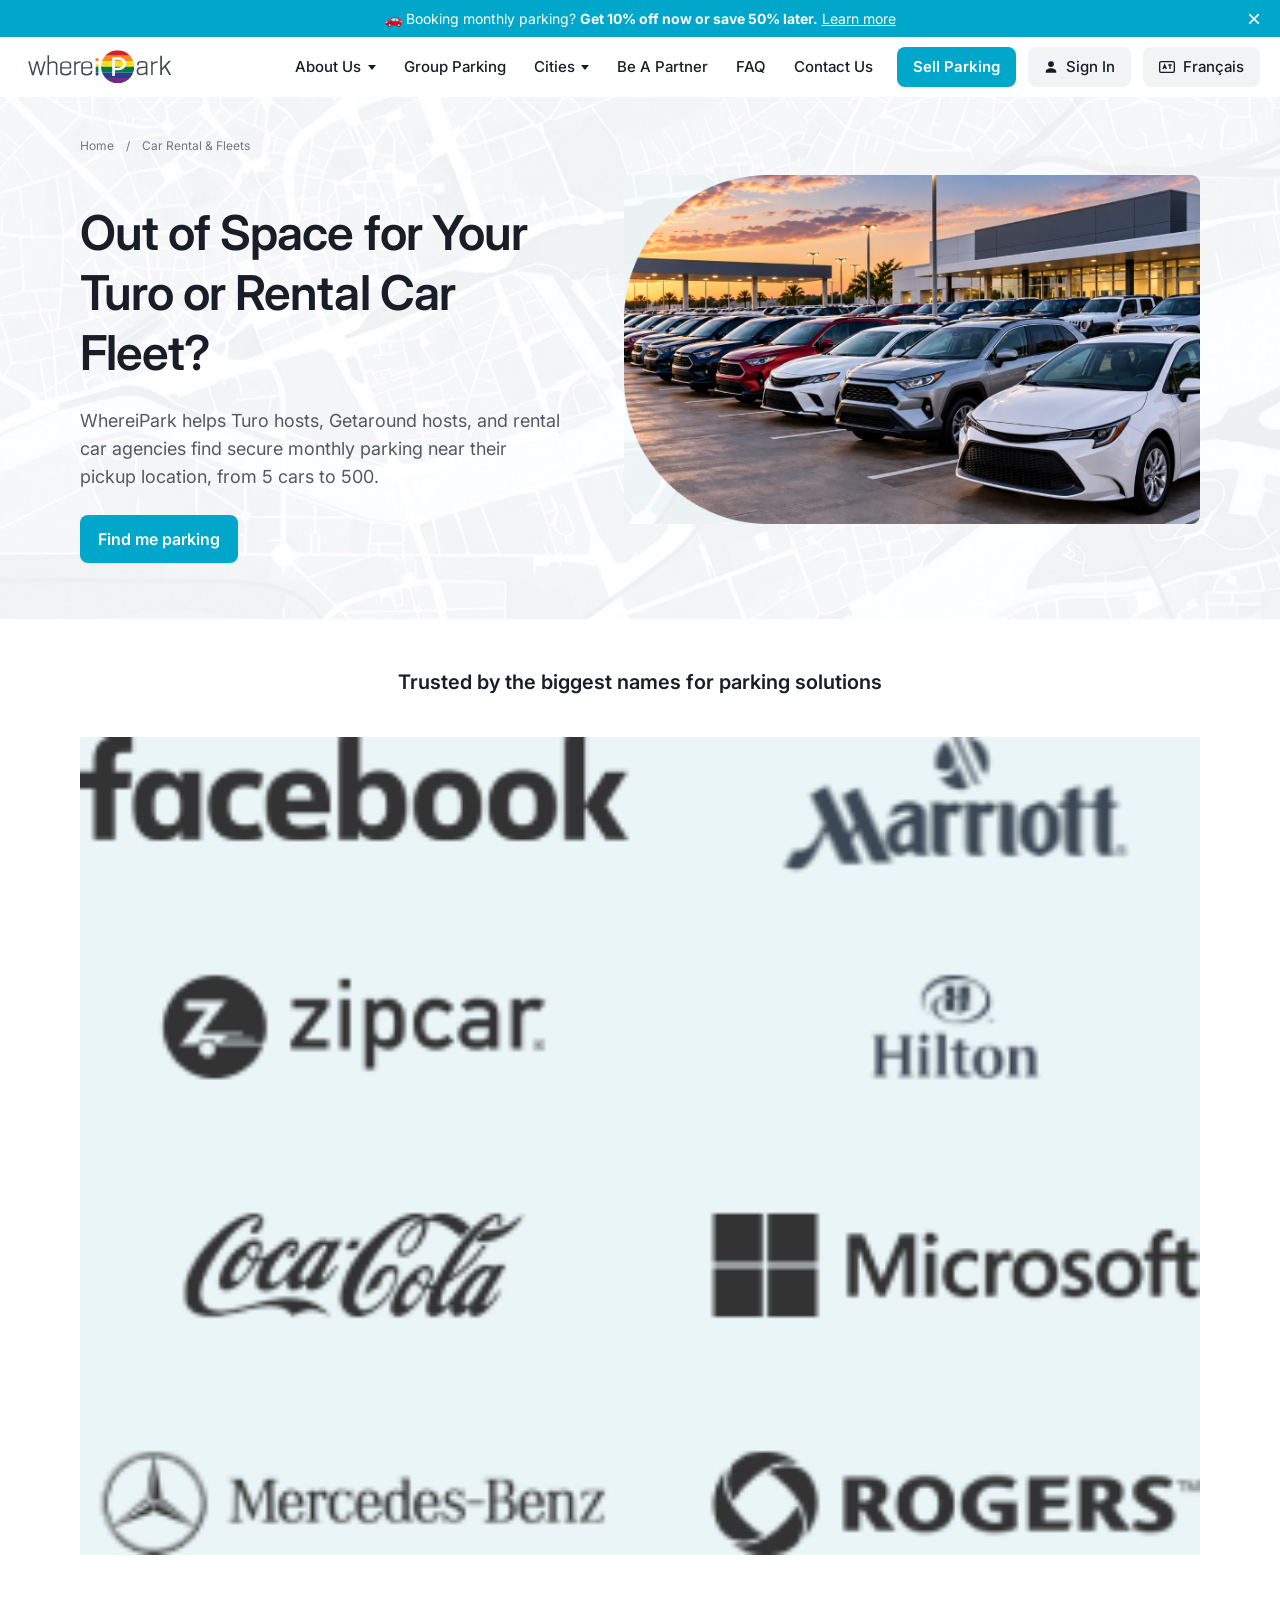
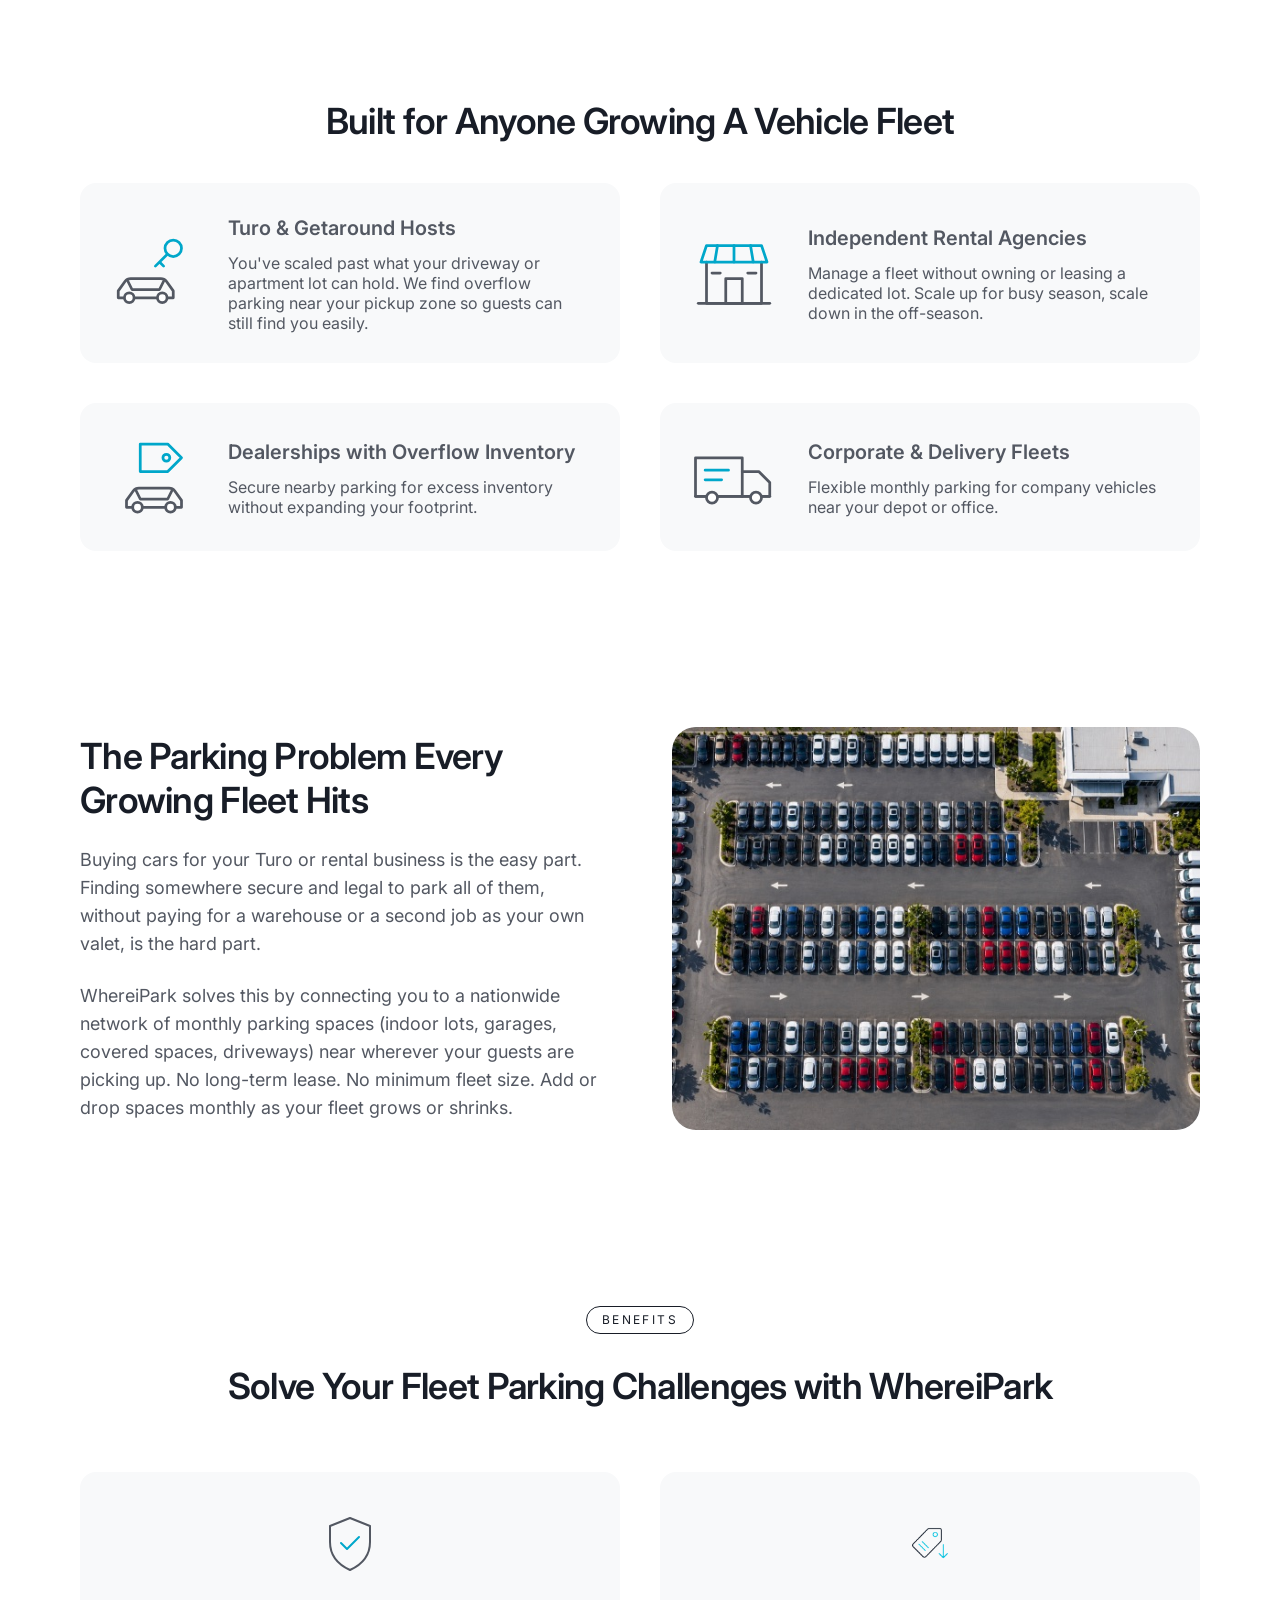
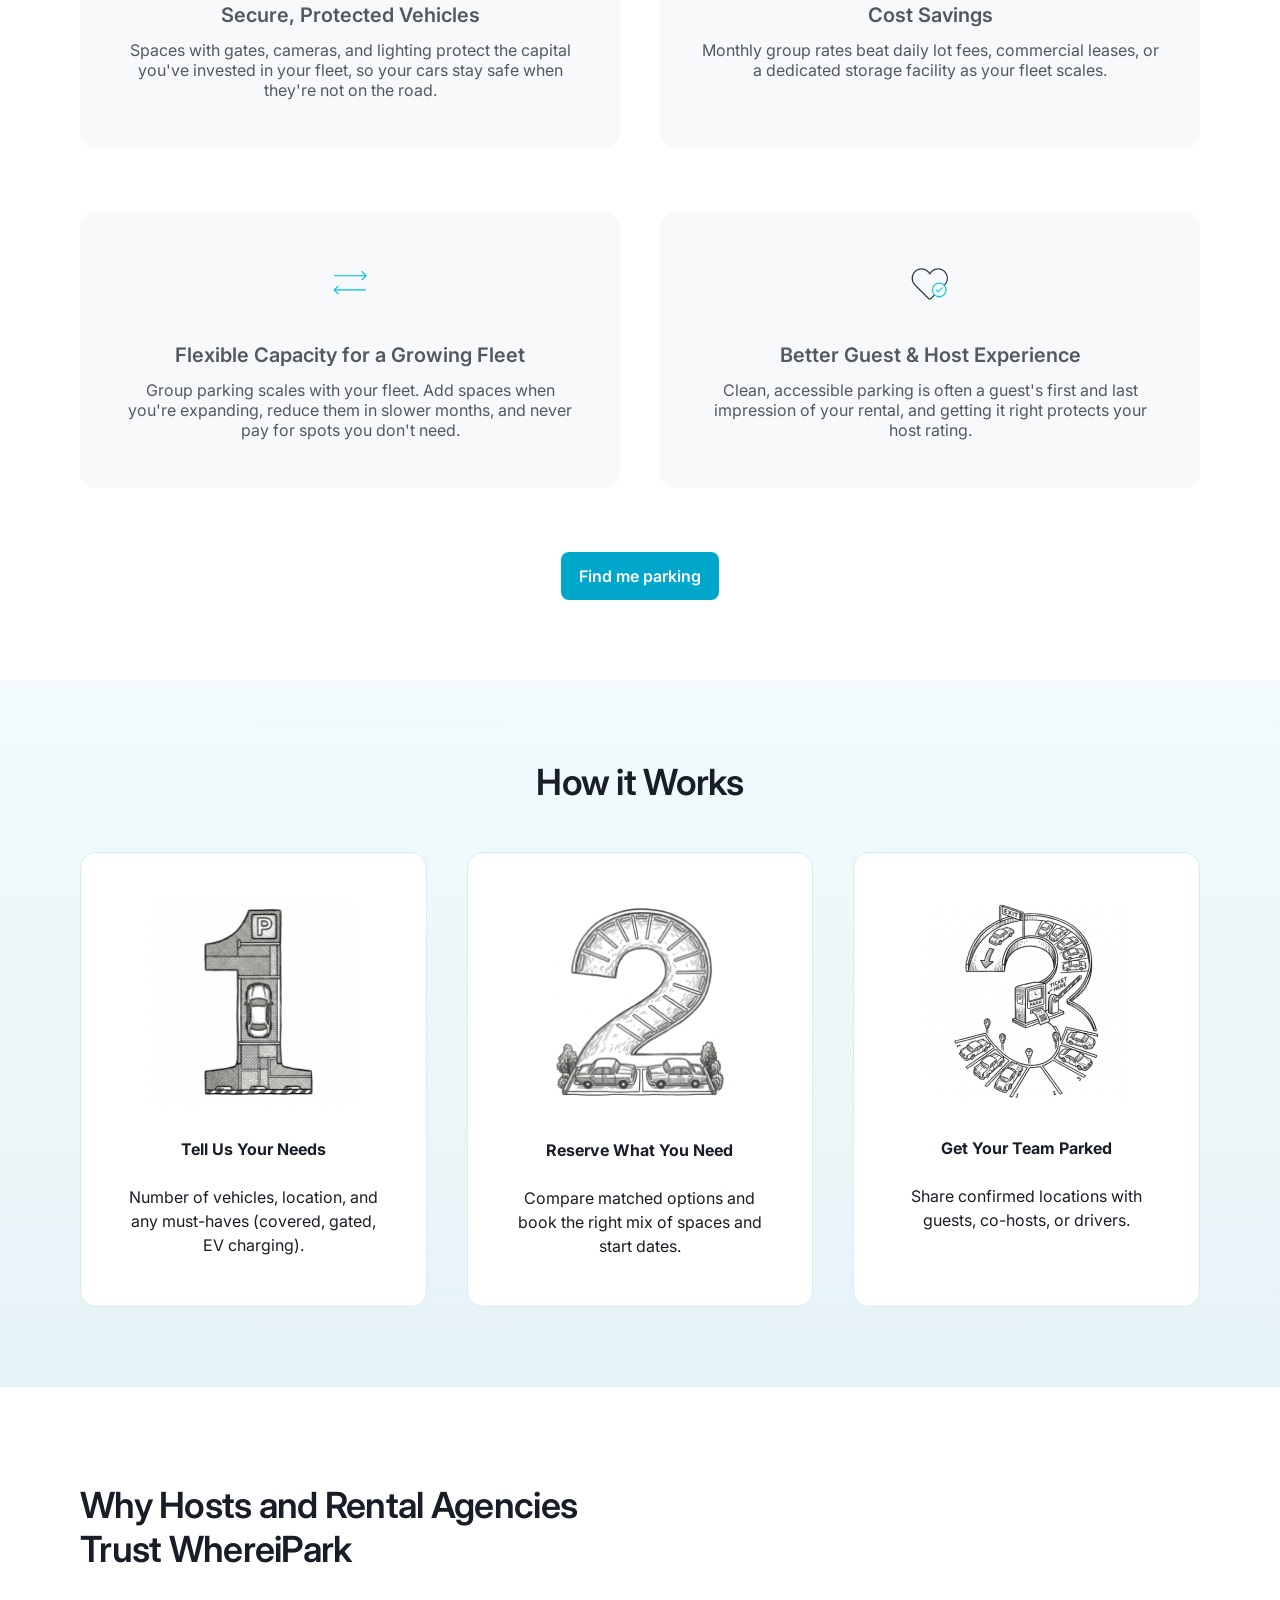
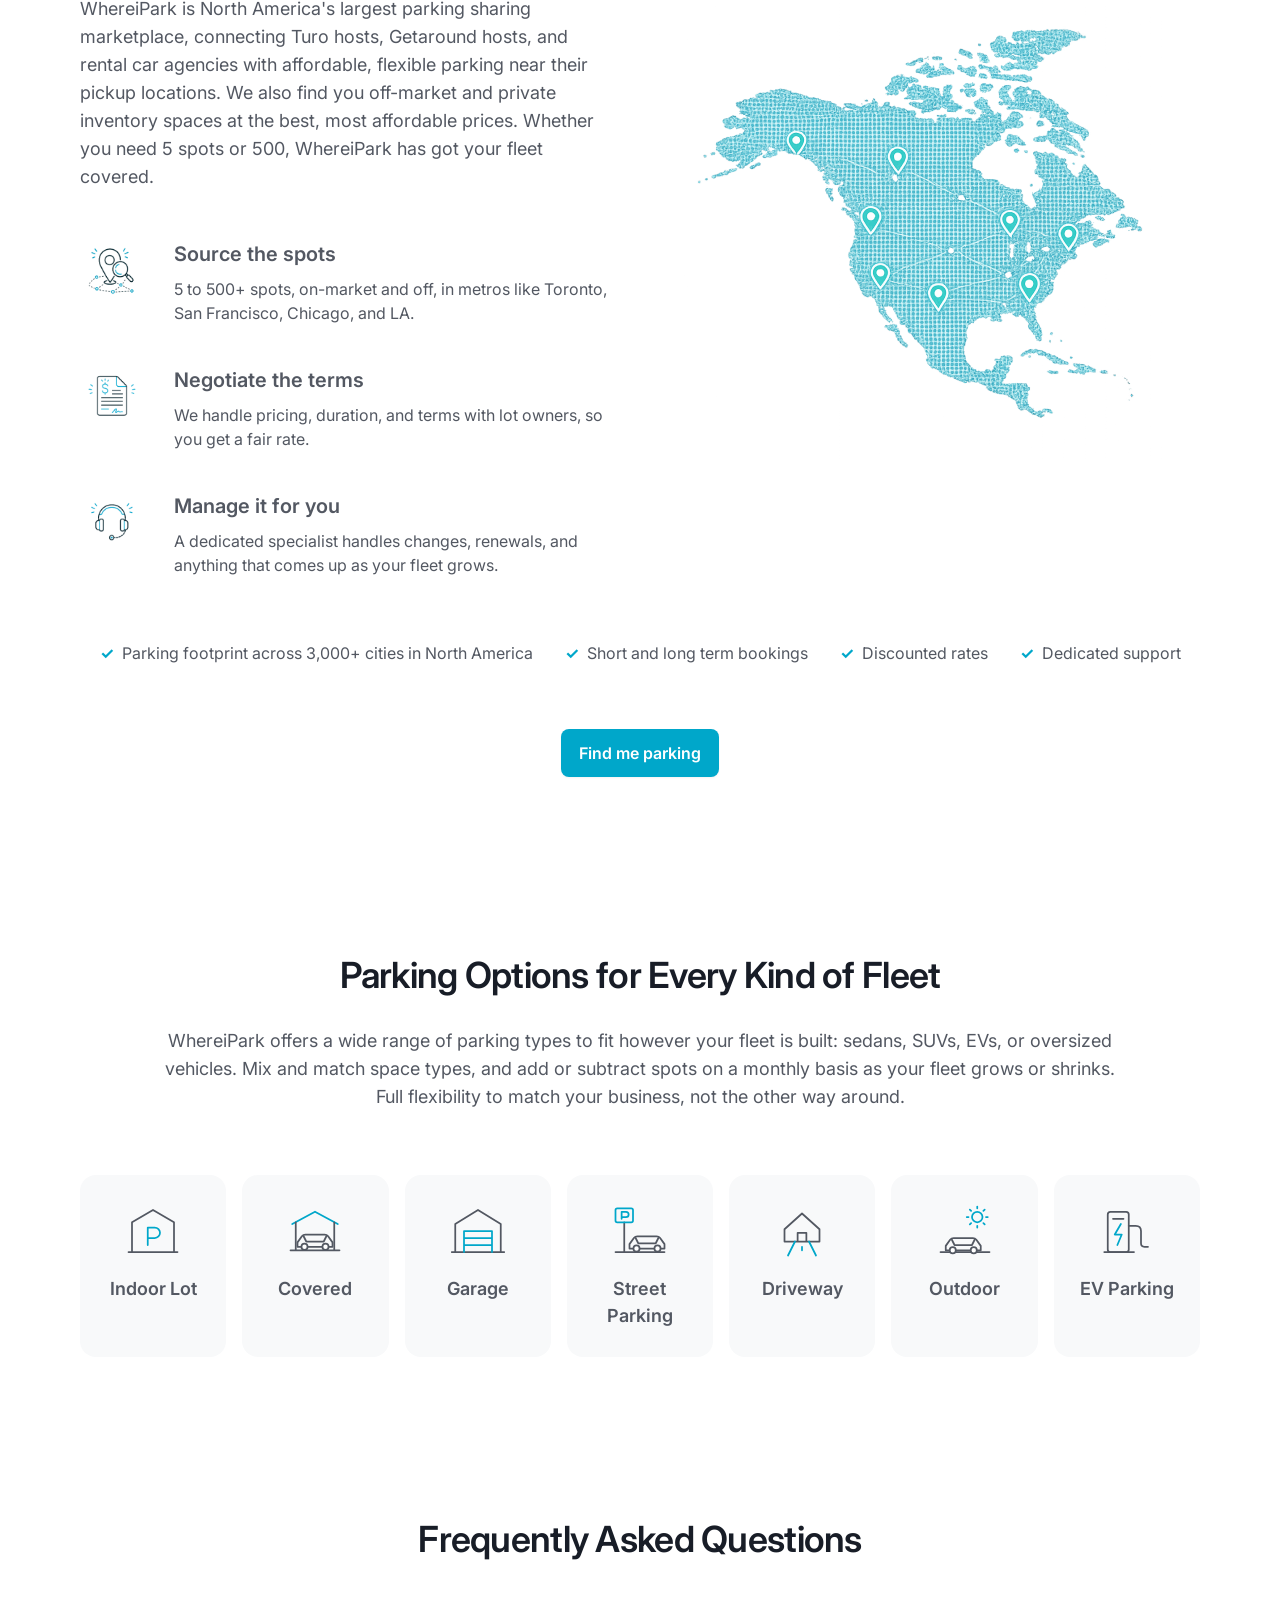
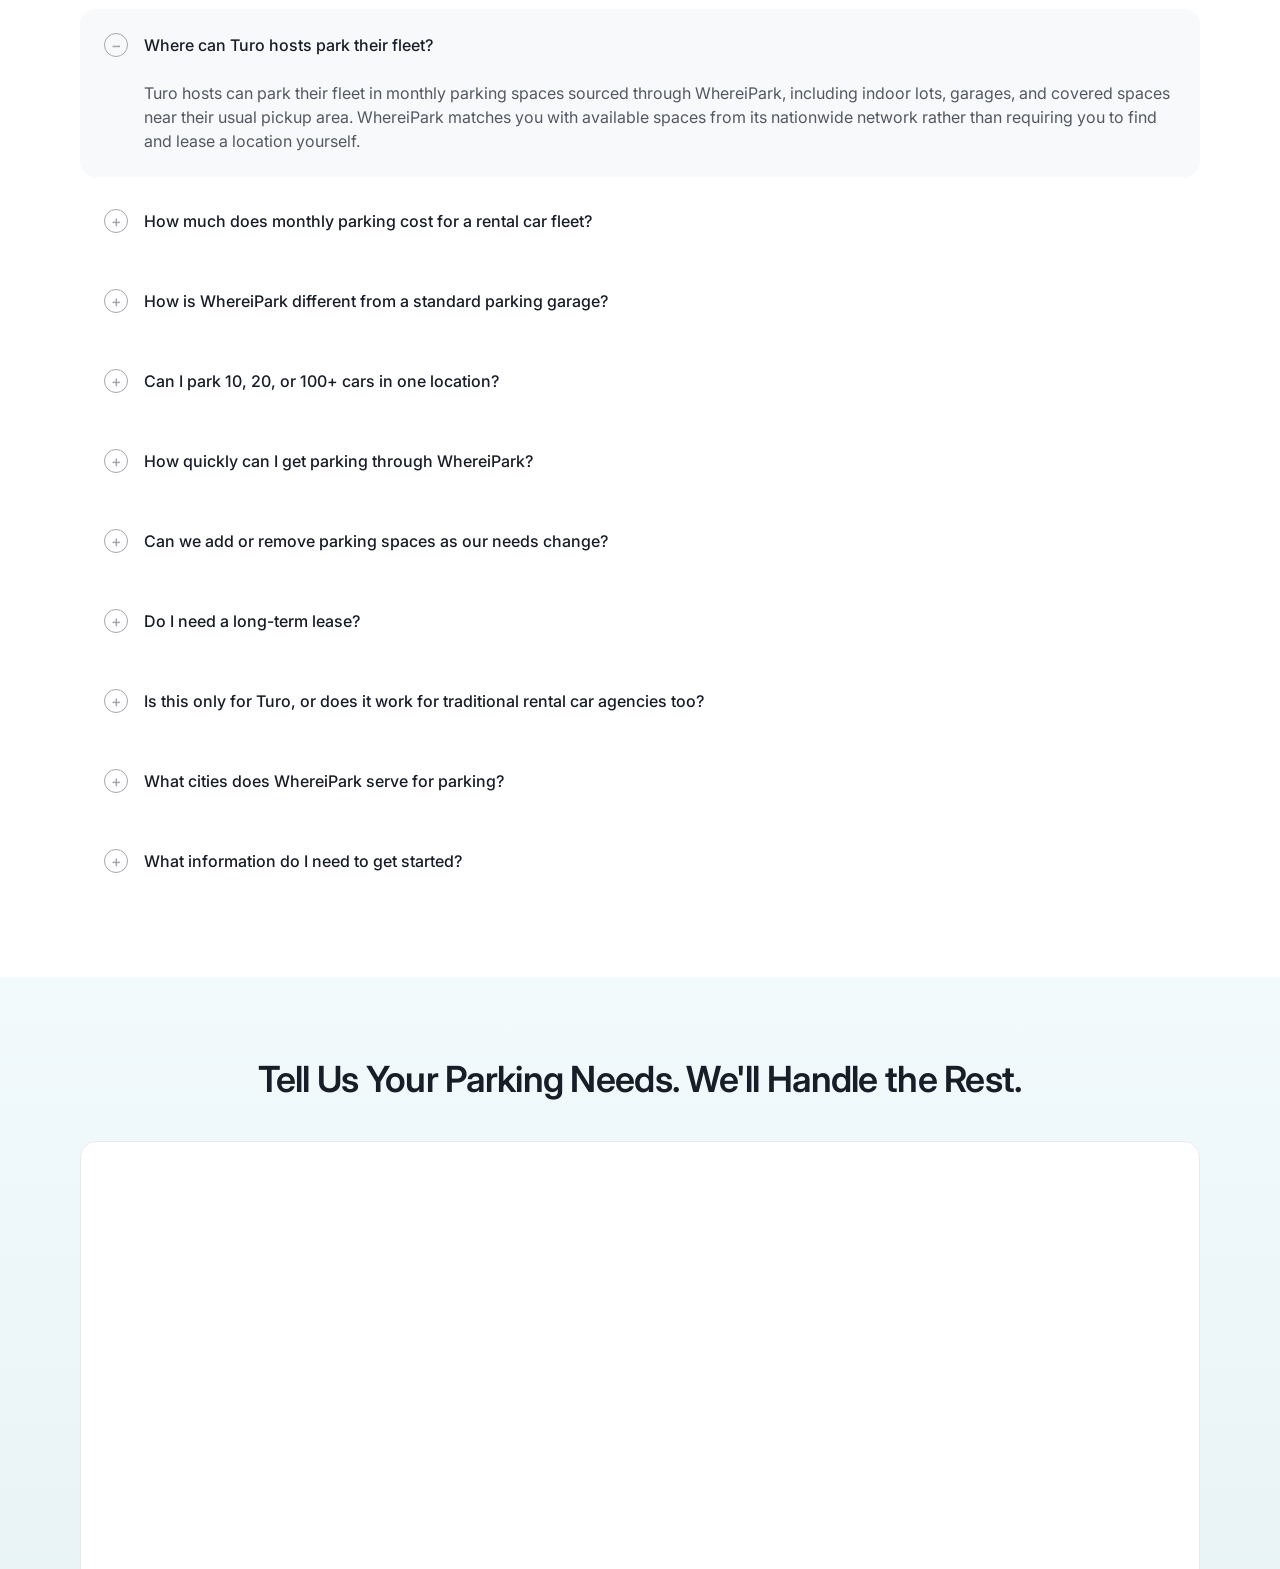
==== car-rental/index.html @ 2360b9a3 "Add Car Rental & Fleet landing page prototype Static HTML/CSS/JS build of the Figma page (node 1441:" ====
<!DOCTYPE html>
<html lang="en">
<head>
  <meta charset="utf-8">
  <meta name="viewport" content="width=device-width, initial-scale=1">
  <title>Monthly Parking for Turo Hosts &amp; Car Fleets | WhereiPark</title>
  <meta name="description" content="Ran out of parking for your Turo fleet? WhereiPark connects hosts and rental agencies to secure monthly parking, fast. Get matched today.">
  <!-- Prototype for review only. Live page: /group-parking-segment/car-rental-agency -->
  <meta name="robots" content="noindex, nofollow">
  <link rel="preconnect" href="https://fonts.googleapis.com">
  <link rel="preconnect" href="https://fonts.gstatic.com" crossorigin>
  <link href="https://fonts.googleapis.com/css2?family=Inter:wght@400;500;600;700&display=swap" rel="stylesheet">
  <link rel="stylesheet" href="styles.css">
</head>
<body>
<div class="page-wrapper">

  <!-- Announcement bar -->
  <div class="announce_component" data-announce>
    <p class="announce_text">&#x1F697; Booking monthly parking? <strong>Get 10% off now or save 50% later.</strong> <a href="#form" class="announce_link">Learn more</a></p>
    <button class="announce_close" type="button" aria-label="Dismiss announcement" data-announce-close>&times;</button>
  </div>

  <!-- Navbar -->
  <header class="navbar_component" data-nav>
    <div class="navbar_container">
      <a href="#" class="navbar_logo-link" aria-label="WhereiPark home">
        <img src="images/whereipark-logo.svg" alt="WhereiPark" class="navbar_logo" width="193" height="60">
      </a>
      <button class="navbar_menu-button" type="button" aria-label="Open menu" aria-expanded="false" aria-controls="nav-menu" data-nav-toggle>
        <span></span><span></span><span></span>
      </button>
      <nav class="navbar_menu" id="nav-menu" data-nav-menu>
        <a href="#" class="navbar_link is-dropdown">About Us</a>
        <a href="#" class="navbar_link">Group Parking</a>
        <a href="#" class="navbar_link is-dropdown">Cities</a>
        <a href="#" class="navbar_link">Be A Partner</a>
        <a href="#faq" class="navbar_link">FAQ</a>
        <a href="#form" class="navbar_link">Contact Us</a>
        <a href="#" class="button is-small">Sell Parking</a>
        <a href="#" class="button is-small is-light">
          <svg width="14" height="14" viewBox="0 0 24 24" fill="currentColor" aria-hidden="true"><path d="M12 12a5 5 0 1 0 0-10 5 5 0 0 0 0 10Zm0 2c-4.4 0-9 2.2-9 5.5V22h18v-2.5c0-3.3-4.6-5.5-9-5.5Z"/></svg>
          Sign In
        </a>
        <a href="#" class="button is-small is-light">
          <svg width="16" height="14" viewBox="0 0 24 20" fill="none" stroke="currentColor" stroke-width="2" aria-hidden="true"><rect x="1" y="2" width="22" height="16" rx="2"/><path d="M6 13l2.5-6L11 13M7 11h3M14 7h5M16.5 7v6"/></svg>
          Fran&ccedil;ais
        </a>
      </nav>
    </div>
  </header>

  <main class="main-wrapper">

    <!-- Fold 1: Hero -->
    <section class="section_hero">
      <div class="padding-global">
        <div class="container-large">
          <div class="hero_layout">
            <div class="hero_content">
              <ol class="breadcrumb_list">
                <li><a href="#">Home</a></li>
                <li aria-hidden="true">/</li>
                <li aria-current="page">Car Rental &amp; Fleets</li>
              </ol>
              <h1 class="heading-style-h1">Out of Space for Your Turo or Rental Car Fleet?</h1>
              <p class="text-size-medium">WhereiPark helps Turo hosts, Getaround hosts, and rental car agencies find secure monthly parking near their pickup location, from 5 cars to 500.</p>
              <a href="#form" class="button">Find me parking</a>
            </div>
            <div class="hero_image-wrapper">
              <img src="images/hero-fleet.png" alt="Rental cars parked in a lot" class="hero_image" width="638" height="386">
            </div>
          </div>
        </div>
      </div>
    </section>

    <!-- Fold 2: Logos -->
    <section class="section_logos">
      <div class="padding-global">
        <div class="container-large">
          <h2 class="logos_heading">Trusted by the biggest names for parking solutions</h2>
          <picture>
            <source media="(max-width: 767px)" srcset="images/client-logos-mobile.png" width="282" height="206">
            <img src="images/client-logos.png" alt="Facebook, Marriott, Zipcar, Hilton, Coca-Cola, Microsoft, Mercedes-Benz, Rogers" class="logos_image" width="1216" height="38" loading="lazy">
          </picture>
        </div>
      </div>
    </section>

    <!-- Fold 3: Built for -->
    <section class="section_built-for">
      <div class="padding-global padding-section-medium">
        <div class="container-large">
          <h2 class="heading-style-h2 text-align-center">Built for Anyone Growing A Vehicle Fleet</h2>
          <div class="built-for_grid">
            <div class="feature-card is-horizontal">
              <svg class="feature-card_icon" width="88" height="88" viewBox="0 0 64 64" fill="none" stroke-width="2" stroke-linecap="round" stroke-linejoin="round" aria-hidden="true"><g transform="translate(4 34)" stroke="#535862"><path d="M2 16 V11 L7 4 Q8.5 2 11 2 H33 Q35.5 2 37 4 L42 11 V16 Z"/><path d="M9 4 L12 10 H32 L35 4"/><circle cx="10" cy="16" r="3.5" fill="#fff"/><circle cx="34" cy="16" r="3.5" fill="#fff"/></g><g stroke="#00a7ca"><circle cx="46" cy="14" r="6"/><path d="M41.5 18.5 L33 27 M36 24 L39 27"/></g></svg>
              <div>
                <h3 class="feature-card_title">Turo &amp; Getaround Hosts</h3>
                <p class="feature-card_text">You've scaled past what your driveway or apartment lot can hold. We find overflow parking near your pickup zone so guests can still find you easily.</p>
              </div>
            </div>
            <div class="feature-card is-horizontal">
              <svg class="feature-card_icon" width="88" height="88" viewBox="0 0 64 64" fill="none" stroke-width="2" stroke-linecap="round" stroke-linejoin="round" aria-hidden="true"><g stroke="#535862"><path d="M12 24 V54 H52 V24"/><path d="M6 54 H58"/><rect x="26" y="36" width="12" height="18"/><path d="M16 32 H22 M42 32 H48"/></g><g stroke="#00a7ca"><path d="M8 24 H56 L52 12 H12 Z"/><path d="M20 12 L18 24 M32 12 V24 M44 12 L46 24"/></g></svg>
              <div>
                <h3 class="feature-card_title">Independent Rental Agencies</h3>
                <p class="feature-card_text">Manage a fleet without owning or leasing a dedicated lot. Scale up for busy season, scale down in the off-season.</p>
              </div>
            </div>
            <div class="feature-card is-horizontal">
              <svg class="feature-card_icon" width="88" height="88" viewBox="0 0 64 64" fill="none" stroke-width="2" stroke-linecap="round" stroke-linejoin="round" aria-hidden="true"><g transform="translate(10 38)" stroke="#535862"><path d="M2 16 V11 L7 4 Q8.5 2 11 2 H33 Q35.5 2 37 4 L42 11 V16 Z"/><path d="M9 4 L12 10 H32 L35 4"/><circle cx="10" cy="16" r="3.5" fill="#fff"/><circle cx="34" cy="16" r="3.5" fill="#fff"/></g><g stroke="#00a7ca"><path d="M22 8 H42 L52 18 L42 28 H22 Z"/><circle cx="41" cy="18" r="2.5"/></g></svg>
              <div>
                <h3 class="feature-card_title">Dealerships with Overflow Inventory</h3>
                <p class="feature-card_text">Secure nearby parking for excess inventory without expanding your footprint.</p>
              </div>
            </div>
            <div class="feature-card is-horizontal">
              <svg class="feature-card_icon" width="88" height="88" viewBox="0 0 64 64" fill="none" stroke-width="2" stroke-linecap="round" stroke-linejoin="round" aria-hidden="true"><g stroke="#535862"><path d="M4 46 V18 H38 V46 Z"/><path d="M38 28 H50 L58 36 V46 H38"/><path d="M4 46 H58"/><circle cx="16" cy="47" r="4" fill="#fff"/><circle cx="48" cy="47" r="4" fill="#fff"/></g><g stroke="#00a7ca"><path d="M11 27 H28 M11 34 H23"/></g></svg>
              <div>
                <h3 class="feature-card_title">Corporate &amp; Delivery Fleets</h3>
                <p class="feature-card_text">Flexible monthly parking for company vehicles near your depot or office.</p>
              </div>
            </div>
          </div>
        </div>
      </div>
    </section>

    <!-- Fold 4: Problem -->
    <section class="section_problem">
      <div class="padding-global padding-section-large">
        <div class="container-large">
          <div class="split_layout">
            <div class="split_content">
              <h2 class="heading-style-h2">The Parking Problem Every Growing Fleet Hits</h2>
              <p class="text-size-medium">Buying cars for your Turo or rental business is the easy part. Finding somewhere secure and legal to park all of them, without paying for a warehouse or a second job as your own valet, is the hard part.</p>
              <p class="text-size-medium">WhereiPark solves this by connecting you to a nationwide network of monthly parking spaces (indoor lots, garages, covered spaces, driveways) near wherever your guests are picking up. No long-term lease. No minimum fleet size. Add or drop spaces monthly as your fleet grows or shrinks.</p>
            </div>
            <img src="images/fleet-problem.jpg" alt="Fleet vehicles parked in a city lot" class="split_image" width="577" height="440" loading="lazy">
          </div>
        </div>
      </div>
    </section>

    <!-- Fold 5: Benefits -->
    <section class="section_benefits">
      <div class="padding-global padding-section-medium">
        <div class="container-large">
          <div class="section-header">
            <span class="pill">Benefits</span>
            <h2 class="heading-style-h2">Solve Your Fleet Parking Challenges with WhereiPark</h2>
          </div>
          <div class="benefits_grid">
            <div class="feature-card is-centered">
              <svg class="feature-card_icon" width="64" height="64" viewBox="0 0 64 64" fill="none" stroke-width="2" stroke-linecap="round" stroke-linejoin="round" aria-hidden="true"><path stroke="#535862" d="M32 6 L52 14 V30 C52 44 43 53 32 58 C21 53 12 44 12 30 V14 Z"/><path stroke="#00a7ca" d="M23 31 L29 37 L41 25"/></svg>
              <h3 class="feature-card_title">Secure, Protected Vehicles</h3>
              <p class="feature-card_text">Spaces with gates, cameras, and lighting protect the capital you've invested in your fleet, so your cars stay safe when they're not on the road.</p>
            </div>
            <div class="feature-card is-centered">
              <img src="images/icon-cost.png" alt="" class="feature-card_icon" width="64" height="64">
              <h3 class="feature-card_title">Cost Savings</h3>
              <p class="feature-card_text">Monthly group rates beat daily lot fees, commercial leases, or a dedicated storage facility as your fleet scales.</p>
            </div>
            <div class="feature-card is-centered">
              <img src="images/icon-flex.png" alt="" class="feature-card_icon" width="64" height="64">
              <h3 class="feature-card_title">Flexible Capacity for a Growing Fleet</h3>
              <p class="feature-card_text">Group parking scales with your fleet. Add spaces when you're expanding, reduce them in slower months, and never pay for spots you don't need.</p>
            </div>
            <div class="feature-card is-centered">
              <img src="images/icon-experience.png" alt="" class="feature-card_icon" width="64" height="64">
              <h3 class="feature-card_title">Better Guest &amp; Host Experience</h3>
              <p class="feature-card_text">Clean, accessible parking is often a guest's first and last impression of your rental, and getting it right protects your host rating.</p>
            </div>
          </div>
          <div class="button-group is-center"><a href="#form" class="button">Find me parking</a></div>
        </div>
      </div>
    </section>

    <!-- Fold 6: How it works -->
    <section class="section_steps">
      <div class="padding-global padding-section-medium">
        <div class="container-large">
          <h2 class="heading-style-h2 text-align-center">How it Works</h2>
          <div class="steps_grid">
            <div class="step-card">
              <img src="images/step-1.png" alt="" class="step-card_image" width="203" height="203" loading="lazy">
              <h3 class="step-card_title">Tell Us Your Needs</h3>
              <p class="step-card_text">Number of vehicles, location, and any must-haves (covered, gated, EV charging).</p>
            </div>
            <div class="step-card">
              <img src="images/step-2.png" alt="" class="step-card_image" width="202" height="203" loading="lazy">
              <h3 class="step-card_title">Reserve What You Need</h3>
              <p class="step-card_text">Compare matched options and book the right mix of spaces and start dates.</p>
            </div>
            <div class="step-card">
              <img src="images/step-3.png" alt="" class="step-card_image" width="204" height="203" loading="lazy">
              <h3 class="step-card_title">Get Your Team Parked</h3>
              <p class="step-card_text">Share confirmed locations with guests, co-hosts, or drivers.</p>
            </div>
          </div>
        </div>
      </div>
    </section>

    <!-- Fold 7: Why trust -->
    <section class="section_trust">
      <div class="padding-global padding-section-large">
        <div class="container-large">
          <div class="split_layout">
            <div class="split_content">
              <h2 class="heading-style-h2">Why Hosts and Rental Agencies Trust WhereiPark</h2>
              <p class="text-size-medium">WhereiPark is North America's largest parking sharing marketplace, connecting Turo hosts, Getaround hosts, and rental car agencies with affordable, flexible parking near their pickup locations. We also find you off-market and private inventory spaces at the best, most affordable prices. Whether you need 5 spots or 500, WhereiPark has got your fleet covered.</p>
              <ul class="trust_list">
                <li class="trust_item">
                  <img src="images/icon-source.png" alt="" width="64" height="64" loading="lazy">
                  <div><h3 class="trust_title">Source the spots</h3><p>5 to 500+ spots, on-market and off, in metros like Toronto, San Francisco, Chicago, and LA.</p></div>
                </li>
                <li class="trust_item">
                  <img src="images/icon-negotiate.png" alt="" width="64" height="64" loading="lazy">
                  <div><h3 class="trust_title">Negotiate the terms</h3><p>We handle pricing, duration, and terms with lot owners, so you get a fair rate.</p></div>
                </li>
                <li class="trust_item">
                  <img src="images/icon-support.png" alt="" width="64" height="64" loading="lazy">
                  <div><h3 class="trust_title">Manage it for you</h3><p>A dedicated specialist handles changes, renewals, and anything that comes up as your fleet grows.</p></div>
                </li>
              </ul>
            </div>
            <img src="images/north-america-map.png" alt="Map of WhereiPark cities across North America" class="trust_map" width="504" height="458" loading="lazy">
          </div>
          <ul class="check-list">
            <li>Parking footprint across 3,000+ cities in North America</li>
            <li>Short and long term bookings</li>
            <li>Discounted rates</li>
            <li>Dedicated support</li>
          </ul>
          <div class="button-group is-center"><a href="#form" class="button">Find me parking</a></div>
        </div>
      </div>
    </section>

    <!-- Fold 8: Parking options -->
    <section class="section_options">
      <div class="padding-global padding-section-medium">
        <div class="container-large">
          <div class="section-header">
            <h2 class="heading-style-h2">Parking Options for Every Kind of Fleet</h2>
            <p class="text-size-medium options_intro">WhereiPark offers a wide range of parking types to fit however your fleet is built: sedans, SUVs, EVs, or oversized vehicles. Mix and match space types, and add or subtract spots on a monthly basis as your fleet grows or shrinks. Full flexibility to match your business, not the other way around.</p>
          </div>
          <ul class="options_grid">
            <li class="option-tile"><svg width="56" height="56" viewBox="0 0 64 64" fill="none" stroke-width="2" stroke-linecap="round" stroke-linejoin="round" aria-hidden="true"><g stroke="#535862"><path d="M8 56 V22 L32 8 L56 22 V56"/><path d="M4 56 H60"/></g><path stroke="#00a7ca" d="M26 48 V28 H34 A6 6 0 0 1 34 40 H26"/></svg><span>Indoor Lot</span></li>
            <li class="option-tile"><svg width="56" height="56" viewBox="0 0 64 64" fill="none" stroke-width="2" stroke-linecap="round" stroke-linejoin="round" aria-hidden="true"><path stroke="#00a7ca" d="M6 24 L32 10 L58 24"/><path stroke="#535862" d="M10 22 V54 M54 22 V54 M4 54 H60"/><g transform="translate(10 34)" stroke="#535862"><path d="M2 16 V11 L7 4 Q8.5 2 11 2 H33 Q35.5 2 37 4 L42 11 V16 Z"/><path d="M9 4 L12 10 H32 L35 4"/><circle cx="10" cy="16" r="3.5" fill="#fff"/><circle cx="34" cy="16" r="3.5" fill="#fff"/></g></svg><span>Covered</span></li>
            <li class="option-tile"><svg width="56" height="56" viewBox="0 0 64 64" fill="none" stroke-width="2" stroke-linecap="round" stroke-linejoin="round" aria-hidden="true"><path stroke="#535862" d="M6 56 V24 L32 8 L58 24 V56 M2 56 H62"/><path stroke="#00a7ca" d="M16 56 V32 H48 V56 M16 40 H48 M16 48 H48"/></svg><span>Garage</span></li>
            <li class="option-tile"><svg width="56" height="56" viewBox="0 0 64 64" fill="none" stroke-width="2" stroke-linecap="round" stroke-linejoin="round" aria-hidden="true"><path stroke="#535862" d="M14 56 V22 M4 56 H60"/><rect stroke="#00a7ca" x="4" y="6" width="20" height="16" rx="2"/><path stroke="#00a7ca" d="M11 18 V10 H16 A3 3 0 0 1 16 16 H11"/><g transform="translate(18 36)" stroke="#535862"><path d="M2 16 V11 L7 4 Q8.5 2 11 2 H33 Q35.5 2 37 4 L42 11 V16 Z"/><path d="M9 4 L12 10 H32 L35 4"/><circle cx="10" cy="16" r="3.5" fill="#fff"/><circle cx="34" cy="16" r="3.5" fill="#fff"/></g></svg><span>Street Parking</span></li>
            <li class="option-tile"><svg width="56" height="56" viewBox="0 0 64 64" fill="none" stroke-width="2" stroke-linecap="round" stroke-linejoin="round" aria-hidden="true"><path stroke="#535862" d="M12 30 L32 12 L52 30 V44 H12 Z M27 44 V34 H37 V44"/><path stroke="#00a7ca" d="M24 44 L16 60 M40 44 L48 60 M32 50 V54"/></svg><span>Driveway</span></li>
            <li class="option-tile"><svg width="56" height="56" viewBox="0 0 64 64" fill="none" stroke-width="2" stroke-linecap="round" stroke-linejoin="round" aria-hidden="true"><g stroke="#00a7ca"><circle cx="46" cy="16" r="6"/><path d="M46 4 V6 M46 26 V28 M34 16 H36 M56 16 H58 M37.5 7.5 L39 9 M53 23 L54.5 24.5 M37.5 24.5 L39 23 M53 9 L54.5 7.5"/></g><path stroke="#535862" d="M4 56 H60"/><g transform="translate(8 38)" stroke="#535862"><path d="M2 16 V11 L7 4 Q8.5 2 11 2 H33 Q35.5 2 37 4 L42 11 V16 Z"/><path d="M9 4 L12 10 H32 L35 4"/><circle cx="10" cy="16" r="3.5" fill="#fff"/><circle cx="34" cy="16" r="3.5" fill="#fff"/></g></svg><span>Outdoor</span></li>
            <li class="option-tile"><svg width="56" height="56" viewBox="0 0 64 64" fill="none" stroke-width="2" stroke-linecap="round" stroke-linejoin="round" aria-hidden="true"><g stroke="#535862"><rect x="10" y="10" width="24" height="46" rx="3"/><path d="M6 56 H40 M16 18 H28"/><path d="M34 26 H42 Q48 26 48 32 V46 Q48 50 52 50 H56"/></g><path stroke="#00a7ca" d="M25 24 L18 36 H26 L21 48"/></svg><span>EV Parking</span></li>
          </ul>
        </div>
      </div>
    </section>

    <!-- Fold 9: FAQ -->
    <section class="section_faq" id="faq">
      <div class="padding-global padding-section-medium">
        <div class="container-medium">
          <h2 class="heading-style-h2 text-align-center">Frequently Asked Questions</h2>
          <div class="faq_list" data-faq>
            <div class="faq_item is-open">
              <button class="faq_question" type="button" aria-expanded="true">Where can Turo hosts park their fleet?</button>
              <div class="faq_answer"><p>Turo hosts can park their fleet in monthly parking spaces sourced through WhereiPark, including indoor lots, garages, and covered spaces near their usual pickup area. WhereiPark matches you with available spaces from its nationwide network rather than requiring you to find and lease a location yourself.</p></div>
            </div>
            <div class="faq_item">
              <button class="faq_question" type="button" aria-expanded="false">How much does monthly parking cost for a rental car fleet?</button>
              <div class="faq_answer"><p>Pricing varies by city, space type, and fleet size, but WhereiPark spaces are generally priced below traditional commercial leases since you're renting only the parking capacity you need. Request a quote for your specific location and fleet size to get exact pricing.</p></div>
            </div>
            <div class="faq_item">
              <button class="faq_question" type="button" aria-expanded="false">How is WhereiPark different from a standard parking garage?</button>
              <div class="faq_answer"><p>WhereiPark sources parking from a network of private and commercial lots near your pickup location rather than operating a single garage. This means more location options, more competitive pricing, and the flexibility to scale up or down each month without being locked into a long-term lease.</p></div>
            </div>
            <div class="faq_item">
              <button class="faq_question" type="button" aria-expanded="false">Can I park 10, 20, or 100+ cars in one location?</button>
              <div class="faq_answer"><p>Yes. WhereiPark works with hosts and agencies ranging from a handful of vehicles to fleets of 100+, and can source multiple locations near each other if a single lot doesn't have enough capacity.</p></div>
            </div>
            <div class="faq_item">
              <button class="faq_question" type="button" aria-expanded="false">How quickly can I get parking through WhereiPark?</button>
              <div class="faq_answer"><p>Our clients receive a curated list of nearby parking options within 1&ndash;2 business days of submitting their requirements. There's no lengthy procurement process, just a quick intake, and a WhereiPark specialist handles the sourcing.</p></div>
            </div>
            <div class="faq_item">
              <button class="faq_question" type="button" aria-expanded="false">Can we add or remove parking spaces as our needs change?</button>
              <div class="faq_answer"><p>Yes. WhereiPark is fully flexible on a month-to-month basis. Add capacity for peak travel seasons and holiday weekends, then reduce spaces during quieter months.</p></div>
            </div>
            <div class="faq_item">
              <button class="faq_question" type="button" aria-expanded="false">Do I need a long-term lease?</button>
              <div class="faq_answer"><p>No. WhereiPark parking is booked on a flexible monthly basis, so you can add or remove spaces as your fleet grows or shrinks without being locked into a multi-year commercial lease.</p></div>
            </div>
            <div class="faq_item">
              <button class="faq_question" type="button" aria-expanded="false">Is this only for Turo, or does it work for traditional rental car agencies too?</button>
              <div class="faq_answer"><p>Both. WhereiPark serves Turo and Getaround hosts, independent rental car agencies, and dealerships with overflow inventory: anyone who needs secure, flexible parking for a vehicle fleet.</p></div>
            </div>
            <div class="faq_item">
              <button class="faq_question" type="button" aria-expanded="false">What cities does WhereiPark serve for parking?</button>
              <div class="faq_answer"><p>WhereiPark currently serves 16 major cities across the US and Canada, including Toronto, Vancouver, New York, Chicago, San Francisco, Seattle, Washington DC, Boston, Los Angeles, Philadelphia, Miami, and more. If your pickup location is in or near a major metro area, chances are WhereiPark has options nearby.</p></div>
            </div>
            <div class="faq_item">
              <button class="faq_question" type="button" aria-expanded="false">What information do I need to get started?</button>
              <div class="faq_answer"><p>Just the basics: your pickup location, an estimate of how many spaces you need, your preferred start date, and the types of vehicles in your fleet. A WhereiPark specialist will take it from there.</p></div>
            </div>
          </div>
        </div>
      </div>
    </section>

    <!-- Fold 10: Form -->
    <section class="section_form" id="form">
      <div class="padding-global padding-section-medium">
        <div class="container-large">
          <h2 class="heading-style-h2 text-align-center">Tell Us Your Parking Needs. We'll Handle the Rest.</h2>
          <div class="form_card">
            <div class="hs-form-frame" data-region="na1" data-form-id="d1161483-ed24-47be-a73b-1793d0726229" data-portal-id="22317901"></div>
          </div>
        </div>
      </div>
    </section>

  </main>

  <!-- Footer -->
  <footer class="footer_component">
    <div class="padding-global">
      <div class="container-large">
        <div class="footer_grid">
          <div class="footer_col">
            <h4 class="footer_heading">Company</h4>
            <a href="#">About Us</a><a href="#">Blog</a><a href="#">Careers</a><a href="#">FAQ</a><a href="#">Privacy &amp; Terms</a><a href="#">Sitemap</a>
          </div>
          <div class="footer_col">
            <h4 class="footer_heading">Sell Parking</h4>
            <a href="#">Multifamily Apartments</a><a href="#">Hotels</a>
            <h4 class="footer_heading is-spaced">Find Group Parking</h4>
            <a href="#">Construction</a><a href="#" aria-current="page">Rental Car Management</a><a href="#">Healthcare</a>
          </div>
          <div class="footer_col">
            <h4 class="footer_heading">Connect</h4>
            <a href="tel:4154807275" class="footer_contact"><svg width="16" height="16" viewBox="3 2 17 17" aria-hidden="true"><path fill="#fff" d="M19.4142 15.1133C18.671 13.5624 17.4043 12.5501 15.5941 12.0985C15.3224 12.0306 15.0336 12.0978 14.8159 12.2752L13.3125 13.5037C13.019 13.7438 12.6042 13.7748 12.2811 13.5756C10.6912 12.5951 9.4047 11.3085 8.42407 9.7179C8.22492 9.39543 8.25591 8.98066 8.49594 8.68655L9.72445 7.18306C9.90184 6.96611 9.96909 6.67728 9.90118 6.40494C9.44881 4.59543 8.43725 3.32798 6.88634 2.58554C6.63641 2.46552 6.34099 2.47211 6.09635 2.60334C5.31624 3.02011 4.57043 3.49093 3.86345 4.0211C3.59308 4.2242 3.45592 4.55985 3.51264 4.89287C4.02106 7.90247 5.64729 11.0677 8.28955 13.7107C10.9325 16.3536 14.0971 17.9798 17.1073 18.4876C17.441 18.5436 17.7767 18.4071 17.9791 18.1368C18.5093 17.4299 18.9801 16.6834 19.3969 15.9039C19.5274 15.6586 19.5342 15.3639 19.4142 15.1133Z"/></svg>US: 415 480 7275</a>
            <a href="tel:6474839070" class="footer_contact"><svg width="16" height="16" viewBox="3 2 17 17" aria-hidden="true"><path fill="#fff" d="M19.4142 15.1133C18.671 13.5624 17.4043 12.5501 15.5941 12.0985C15.3224 12.0306 15.0336 12.0978 14.8159 12.2752L13.3125 13.5037C13.019 13.7438 12.6042 13.7748 12.2811 13.5756C10.6912 12.5951 9.4047 11.3085 8.42407 9.7179C8.22492 9.39543 8.25591 8.98066 8.49594 8.68655L9.72445 7.18306C9.90184 6.96611 9.96909 6.67728 9.90118 6.40494C9.44881 4.59543 8.43725 3.32798 6.88634 2.58554C6.63641 2.46552 6.34099 2.47211 6.09635 2.60334C5.31624 3.02011 4.57043 3.49093 3.86345 4.0211C3.59308 4.2242 3.45592 4.55985 3.51264 4.89287C4.02106 7.90247 5.64729 11.0677 8.28955 13.7107C10.9325 16.3536 14.0971 17.9798 17.1073 18.4876C17.441 18.5436 17.7767 18.4071 17.9791 18.1368C18.5093 17.4299 18.9801 16.6834 19.3969 15.9039C19.5274 15.6586 19.5342 15.3639 19.4142 15.1133Z"/></svg>CA: 647 483 9070</a>
            <a href="mailto:team@whereipark.com" class="footer_contact"><svg width="16" height="16" viewBox="3 3 17 14" aria-hidden="true"><path fill="#fff" d="M17.7856 3.5H5.21427C4.27143 3.5 3.5 4.29183 3.5 5.27275V6.07639L11.2313 10.3546C11.4027 10.4491 11.6027 10.4491 11.7742 10.3546L18.357 6.66141L19.4998 6.01732V5.27277C19.4998 4.29185 18.7342 3.5 17.7856 3.5Z"/><path fill="#fff" d="M12.317 11.4005C12.0599 11.5364 11.7799 11.6073 11.4999 11.6073C11.2256 11.6073 10.9456 11.5364 10.6885 11.4005L3.5 7.41763V14.7273C3.5 15.7023 4.27143 16.5 5.21427 16.5H17.7856C18.7342 16.5 19.4999 15.7023 19.4999 14.7273V7.37036L18.3571 8.00854L12.317 11.4005Z"/></svg>team@whereipark.com</a>
            <div class="footer_social">
              <a href="#" aria-label="Facebook"><svg width="13" height="21" viewBox="0 0 13 21"><path fill="#fff" d="M10.9375 4.625C11.6484 4.625 12.25 5.22656 12.25 5.9375V15.5625C12.25 16.3008 11.6484 16.875 10.9375 16.875H7.16406V12.7188H8.75L9.05078 10.75H7.16406V9.49219C7.16406 8.94531 7.4375 8.42578 8.28516 8.42578H9.13281V6.75781C9.13281 6.75781 8.36719 6.62109 7.60156 6.62109C6.07031 6.62109 5.05859 7.57812 5.05859 9.27344V10.75H3.33594V12.7188H5.05859V16.875H1.3125C0.574219 16.875 0 16.3008 0 15.5625V5.9375C0 5.22656 0.574219 4.625 1.3125 4.625H10.9375Z"/></svg></a>
              <a href="#" aria-label="X (Twitter)"><svg width="14" height="21" viewBox="0 0 14 21"><path fill="#fff" d="M12.5508 7.90625C12.5508 8.04297 12.5508 8.15234 12.5508 8.28906C12.5508 12.0898 9.67969 16.4375 4.40234 16.4375C2.76172 16.4375 1.25781 15.9727 0 15.1523C0.21875 15.1797 0.4375 15.207 0.683594 15.207C2.02344 15.207 3.25391 14.7422 4.23828 13.9766C2.98047 13.9492 1.91406 13.1289 1.55859 11.9805C1.75 12.0078 1.91406 12.0352 2.10547 12.0352C2.35156 12.0352 2.625 11.9805 2.84375 11.9258C1.53125 11.6523 0.546875 10.5039 0.546875 9.10938V9.08203C0.929688 9.30078 1.39453 9.41016 1.85938 9.4375C1.06641 8.91797 0.574219 8.04297 0.574219 7.05859C0.574219 6.51172 0.710938 6.01953 0.957031 5.60938C2.37891 7.33203 4.51172 8.48047 6.89062 8.61719C6.83594 8.39844 6.80859 8.17969 6.80859 7.96094C6.80859 6.375 8.09375 5.08984 9.67969 5.08984C10.5 5.08984 11.2383 5.41797 11.7852 5.99219C12.4141 5.85547 13.043 5.60938 13.5898 5.28125C13.3711 5.96484 12.9336 6.51172 12.332 6.86719C12.9062 6.8125 13.4805 6.64844 13.9727 6.42969C13.5898 7.00391 13.0977 7.49609 12.5508 7.90625Z"/></svg></a>
              <a href="#" aria-label="Instagram"><svg width="14" height="21" viewBox="0 0 14 21"><path fill="#fff" d="M6.15234 7.60547C7.875 7.60547 9.29688 9.02734 9.29688 10.75C9.29688 12.5 7.875 13.8945 6.15234 13.8945C4.40234 13.8945 3.00781 12.5 3.00781 10.75C3.00781 9.02734 4.40234 7.60547 6.15234 7.60547ZM6.15234 12.8008C7.27344 12.8008 8.17578 11.8984 8.17578 10.75C8.17578 9.62891 7.27344 8.72656 6.15234 8.72656C5.00391 8.72656 4.10156 9.62891 4.10156 10.75C4.10156 11.8984 5.03125 12.8008 6.15234 12.8008ZM10.1445 7.49609C10.1445 7.90625 9.81641 8.23438 9.40625 8.23438C8.99609 8.23438 8.66797 7.90625 8.66797 7.49609C8.66797 7.08594 8.99609 6.75781 9.40625 6.75781C9.81641 6.75781 10.1445 7.08594 10.1445 7.49609ZM12.2227 8.23438C12.2773 9.24609 12.2773 12.2812 12.2227 13.293C12.168 14.2773 11.9492 15.125 11.2383 15.8633C10.5273 16.5742 9.65234 16.793 8.66797 16.8477C7.65625 16.9023 4.62109 16.9023 3.60938 16.8477C2.625 16.793 1.77734 16.5742 1.03906 15.8633C0.328125 15.125 0.109375 14.2773 0.0546875 13.293C0 12.2812 0 9.24609 0.0546875 8.23438C0.109375 7.25 0.328125 6.375 1.03906 5.66406C1.77734 4.95312 2.625 4.73438 3.60938 4.67969C4.62109 4.625 7.65625 4.625 8.66797 4.67969C9.65234 4.73438 10.5273 4.95312 11.2383 5.66406C11.9492 6.375 12.168 7.25 12.2227 8.23438ZM10.9102 14.3594C11.2383 13.5664 11.1562 11.6523 11.1562 10.75C11.1562 9.875 11.2383 7.96094 10.9102 7.14062C10.6914 6.62109 10.2812 6.18359 9.76172 5.99219C8.94141 5.66406 7.02734 5.74609 6.15234 5.74609C5.25 5.74609 3.33594 5.66406 2.54297 5.99219C1.99609 6.21094 1.58594 6.62109 1.36719 7.14062C1.03906 7.96094 1.12109 9.875 1.12109 10.75C1.12109 11.6523 1.03906 13.5664 1.36719 14.3594C1.58594 14.9062 1.99609 15.3164 2.54297 15.5352C3.33594 15.8633 5.25 15.7812 6.15234 15.7812C7.02734 15.7812 8.94141 15.8633 9.76172 15.5352C10.2812 15.3164 10.7188 14.9062 10.9102 14.3594Z"/></svg></a>
              <a href="#" aria-label="LinkedIn"><svg width="13" height="21" viewBox="0 0 13 21"><path fill="#fff" d="M11.375 4.625C11.8398 4.625 12.25 5.03516 12.25 5.52734V16C12.25 16.4922 11.8398 16.875 11.375 16.875H0.847656C0.382812 16.875 0 16.4922 0 16V5.52734C0 5.03516 0.382812 4.625 0.847656 4.625H11.375ZM3.69141 15.125V9.30078H1.88672V15.125H3.69141ZM2.78906 8.48047C3.36328 8.48047 3.82812 8.01562 3.82812 7.44141C3.82812 6.86719 3.36328 6.375 2.78906 6.375C2.1875 6.375 1.72266 6.86719 1.72266 7.44141C1.72266 8.01562 2.1875 8.48047 2.78906 8.48047ZM10.5 15.125V11.9258C10.5 10.3672 10.1445 9.13672 8.3125 9.13672C7.4375 9.13672 6.83594 9.62891 6.58984 10.0938H6.5625V9.30078H4.83984V15.125H6.64453V12.2539C6.64453 11.4883 6.78125 10.75 7.73828 10.75C8.66797 10.75 8.66797 11.625 8.66797 12.2812V15.125H10.5Z"/></svg></a>
            </div>
          </div>
          <div class="footer_col">
            <h4 class="footer_heading">Book Parking</h4>
            <div class="footer_cities">
              <a href="#">Austin</a><a href="#">Boston</a><a href="#">Chicago</a><a href="#">Dallas</a><a href="#">Houston</a><a href="#">Los Angeles</a><a href="#">Miami</a><a href="#">Minneapolis</a><a href="#">Montreal</a><a href="#">Nashville</a><a href="#">Denver</a>
              <a href="#">New York</a><a href="#">Ottawa</a><a href="#">Philadelphia</a><a href="#">Pittsburgh</a><a href="#">Portland</a><a href="#">San Diego</a><a href="#">San Francisco</a><a href="#">Seattle</a><a href="#">Toronto</a><a href="#">Vancouver</a><a href="#">Washington DC</a>
            </div>
          </div>
        </div>
        <div class="footer_bottom">
          <div class="footer_group">
            <img src="images/spacer-technologies.png" alt="Spacer Technologies" width="276" height="56" loading="lazy">
            <span>WhereiPark is a part of the Spacer Technologies Group</span>
          </div>
          <img src="images/spacer-brands.png" alt="Spacer, Spacer.com, Parkhound and WhereiPark" class="footer_brands" width="716" height="77" loading="lazy">
        </div>
      </div>
    </div>
  </footer>

</div>
<script src="https://js.hsforms.net/forms/embed/22317901.js" defer></script>
<script src="script.js" defer></script>
</body>
</html>
---- car-rental/styles.css ----
/* WhereiPark | Car Rental & Fleet landing page prototype
   Tokens pulled from Figma node 1441:596 */

:root {
  --color-heading: #181d27;
  --color-body: #535862;
  --color-muted: #717680;
  --color-brand: #00a7ca;
  --color-brand-dark: #0090ae;
  --color-card: #f8f9fa;
  --color-tint: #eaf5f7;
  --color-border: #e9eaeb;
  --color-white: #ffffff;
  --color-footer: #212529;
  --color-footer-text: #d5d7da;

  --font: "Inter", system-ui, -apple-system, "Segoe UI", sans-serif;
  --radius-card: 16px;
  --radius-button: 8px;
  --container-large: 80rem;   /* 1280 */
  --container-medium: 76rem;  /* 1216 */
  --gutter: 5rem;             /* 80 */
}

*,
*::before,
*::after { box-sizing: border-box; }

html { scroll-behavior: smooth; scroll-padding-top: 6rem; }
@media (prefers-reduced-motion: reduce) { html { scroll-behavior: auto; } }

body {
  margin: 0;
  font-family: var(--font);
  font-size: 1rem;
  line-height: 1.5;
  color: var(--color-body);
  background: var(--color-white);
  -webkit-font-smoothing: antialiased;
}

img, svg { display: block; max-width: 100%; height: auto; }
a { color: inherit; }
h1, h2, h3, h4, p { margin: 0; }
ul, ol { margin: 0; padding: 0; list-style: none; }

/* ---------- Global layout (Client-First) ---------- */
.padding-global { padding-left: var(--gutter); padding-right: var(--gutter); }
.container-large { max-width: var(--container-large); margin: 0 auto; }
.container-medium { max-width: var(--container-medium); margin: 0 auto; }
.padding-section-medium { padding-top: 5rem; padding-bottom: 5rem; }
.padding-section-large { padding-top: 6rem; padding-bottom: 6rem; }
.text-align-center { text-align: center; }

/* ---------- Typography ---------- */
.heading-style-h1 {
  font-size: 3rem;
  line-height: 1.25;
  font-weight: 600;
  letter-spacing: -0.02em;
  color: var(--color-heading);
}
.heading-style-h2 {
  font-size: 2.25rem;
  line-height: 2.75rem;
  font-weight: 600;
  letter-spacing: -0.02em;
  color: var(--color-heading);
}
.text-size-medium { font-size: 1.125rem; line-height: 1.75rem; }

/* ---------- Buttons ---------- */
.button {
  display: inline-flex;
  align-items: center;
  justify-content: center;
  gap: 0.5rem;
  padding: 0.75rem 1.125rem;
  border-radius: var(--radius-button);
  background: var(--color-brand);
  color: var(--color-white);
  font-weight: 600;
  font-size: 1rem;
  line-height: 1.5rem;
  text-decoration: none;
  box-shadow: 0 1px 2px rgba(10, 13, 18, 0.05);
  transition: background-color 0.2s ease, transform 0.2s ease;
}
.button:hover { background: var(--color-brand-dark); }
.button:active { transform: translateY(1px); }
.button:focus-visible,
.faq_question:focus-visible,
.navbar_link:focus-visible { outline: 3px solid rgba(0, 167, 202, 0.4); outline-offset: 2px; }
.button.is-small { padding: 0.5rem 1rem; font-size: 0.9375rem; }
.button.is-light { background: #f1f3f5; color: var(--color-heading); font-weight: 500; box-shadow: none; }
.button.is-light:hover { background: #e4e7eb; }
.button-group { display: flex; gap: 0.75rem; margin-top: 4rem; }
.button-group.is-center { justify-content: center; }

.pill {
  display: inline-block;
  padding: 0.25rem 0.9375rem;
  border: 1px solid var(--color-heading);
  border-radius: 999px;
  font-size: 0.75rem;
  letter-spacing: 0.2em;
  text-transform: uppercase;
  color: var(--color-heading);
}

.section-header {
  display: flex;
  flex-direction: column;
  align-items: center;
  gap: 1.875rem;
  text-align: center;
  margin-bottom: 4rem;
}

/* ---------- Announcement + Navbar ---------- */
.announce_component {
  position: relative;
  background: var(--color-brand);
  color: var(--color-white);
  text-align: center;
  font-size: 0.875rem;
  padding: 0.5rem 3rem;
}
.announce_component[hidden] { display: none; }
.announce_link { color: var(--color-white); }
.announce_close {
  position: absolute;
  right: 0.5rem;
  top: 50%;
  transform: translateY(-50%);
  width: 2.25rem;
  height: 2.25rem;
  border: 0;
  background: transparent;
  color: var(--color-white);
  font-size: 1.5rem;
  cursor: pointer;
}

.navbar_component {
  position: sticky;
  top: 0;
  z-index: 50;
  background: var(--color-white);
  transition: box-shadow 0.2s ease;
}
.navbar_component.is-scrolled { box-shadow: 0 2px 12px rgba(16, 24, 40, 0.08); }
.navbar_container {
  max-width: 87.5rem;
  margin: 0 auto;
  padding: 0.3125rem 1.25rem;
  display: flex;
  align-items: center;
  justify-content: space-between;
  gap: 1.5rem;
}
.navbar_logo { width: 10rem; }
.navbar_menu { display: flex; align-items: center; gap: 0.25rem; }
.navbar_link {
  padding: 0.5rem 0.75rem;
  font-size: 0.9375rem;
  font-weight: 500;
  color: var(--color-heading);
  text-decoration: none;
  border-radius: 6px;
}
.navbar_link:hover { color: var(--color-brand); }
.navbar_link.is-dropdown::after {
  content: "";
  display: inline-block;
  margin-left: 0.4rem;
  vertical-align: middle;
  border-left: 4px solid transparent;
  border-right: 4px solid transparent;
  border-top: 5px solid currentColor;
}
.navbar_menu .button { margin-left: 0.5rem; }
.navbar_menu-button {
  display: none;
  width: 2.75rem;
  height: 2.75rem;
  border: 0;
  background: transparent;
  cursor: pointer;
  flex-direction: column;
  justify-content: center;
  align-items: center;
  gap: 5px;
}
.navbar_menu-button span {
  display: block;
  width: 22px;
  height: 2px;
  background: var(--color-heading);
  transition: transform 0.2s ease, opacity 0.2s ease;
}
.navbar_menu-button[aria-expanded="true"] span:nth-child(1) { transform: translateY(7px) rotate(45deg); }
.navbar_menu-button[aria-expanded="true"] span:nth-child(2) { opacity: 0; }
.navbar_menu-button[aria-expanded="true"] span:nth-child(3) { transform: translateY(-7px) rotate(-45deg); }

/* ---------- Hero ---------- */
.section_hero {
  background: #f7f8f9 url("images/hero-map.jpg") center / cover no-repeat;
  padding: 2.5rem 0 3.5rem;
}
.hero_layout {
  display: grid;
  grid-template-columns: minmax(0, 30rem) minmax(0, 40rem);
  justify-content: space-between;
  align-items: center;
  gap: 4rem;
}
.hero_content { display: flex; flex-direction: column; align-items: flex-start; gap: 1.5rem; }
.breadcrumb_list {
  display: flex;
  gap: 0.75rem;
  font-size: 0.75rem;
  color: var(--color-muted);
  margin-bottom: 1.5rem;
}
.breadcrumb_list a { text-decoration: none; }
.breadcrumb_list a:hover { color: var(--color-brand); }
.hero_image { width: 100%; }

/* ---------- Logos ---------- */
.section_logos { padding: 3rem 0 4rem; background: var(--color-white); }
.logos_heading {
  text-align: center;
  font-size: 1.25rem;
  font-weight: 600;
  color: var(--color-heading);
  margin-bottom: 2.5rem;
}
.logos_image { margin: 0 auto; width: 100%; max-width: 76rem; }

/* ---------- Feature cards ---------- */
.feature-card {
  background: var(--color-card);
  border-radius: var(--radius-card);
  padding: 1.875rem;
}
.feature-card_title {
  font-size: 1.25rem;
  line-height: 1.875rem;
  font-weight: 600;
  color: var(--color-body);
  margin-bottom: 0.625rem;
}
.feature-card_text { font-size: 1rem; line-height: 1.25rem; }
.feature-card.is-horizontal { display: flex; align-items: center; gap: 1.875rem; }
.feature-card.is-horizontal .feature-card_icon { flex: none; width: 5.5rem; height: 5.5rem; }
.feature-card.is-centered {
  display: flex;
  flex-direction: column;
  align-items: center;
  text-align: center;
  padding: 2.5rem 2.5rem 3rem;
}
.feature-card.is-centered .feature-card_icon { width: 4rem; height: 4rem; margin-bottom: 1.5rem; }
.feature-card.is-centered .feature-card_text { max-width: 30rem; }

.built-for_grid {
  display: grid;
  grid-template-columns: repeat(2, minmax(0, 1fr));
  gap: 2.5rem;
  margin-top: 2.5rem;
}
.benefits_grid {
  display: grid;
  grid-template-columns: repeat(2, minmax(0, 1fr));
  gap: 4rem 2.5rem;
}

/* ---------- Split layouts (problem, trust) ---------- */
.split_layout {
  display: grid;
  grid-template-columns: repeat(2, minmax(0, 1fr));
  align-items: center;
  gap: 4rem;
}
.split_content { display: flex; flex-direction: column; gap: 1.5rem; }
.split_image { width: 100%; border-radius: 1.5rem; object-fit: cover; aspect-ratio: 577 / 440; }

/* ---------- Steps ---------- */
.section_steps { background: linear-gradient(180deg, #f2fafc 0%, #e6f3f6 100%); }
.steps_grid {
  display: grid;
  grid-template-columns: repeat(3, minmax(0, 1fr));
  gap: 2.5rem;
  margin-top: 3rem;
}
.step-card {
  background: var(--color-white);
  border: 1px solid #d5ecf1;
  border-radius: var(--radius-card);
  padding: 3rem 2.5rem;
  text-align: center;
  display: flex;
  flex-direction: column;
  align-items: center;
}
.step-card_image { width: 12.75rem; margin-bottom: 2rem; }
.step-card_title { font-size: 1rem; font-weight: 700; color: var(--color-heading); margin-bottom: 1.5rem; }
.step-card_text { color: var(--color-heading); line-height: 1.5rem; }

/* ---------- Trust ---------- */
.trust_list { display: flex; flex-direction: column; gap: 2.5rem; margin-top: 1.5rem; }
.trust_item { display: flex; gap: 1.875rem; align-items: flex-start; }
.trust_item img { flex: none; width: 4rem; height: 4rem; }
.trust_title { font-size: 1.25rem; font-weight: 600; color: var(--color-body); margin-bottom: 0.5rem; }
.trust_item p { font-size: 1rem; line-height: 1.5rem; }
.trust_map { width: 100%; max-width: 31.5rem; justify-self: center; }
.check-list {
  display: flex;
  flex-wrap: wrap;
  justify-content: center;
  gap: 0.75rem 2rem;
  margin-top: 4rem;
  font-size: 1rem;
}
.check-list li::before { content: "\2713"; color: var(--color-brand); font-weight: 700; margin-right: 0.5rem; }

/* ---------- Parking options ---------- */
.options_intro { max-width: 60rem; }
.options_grid {
  display: grid;
  grid-template-columns: repeat(7, minmax(0, 1fr));
  gap: 1rem;
}
.option-tile {
  background: var(--color-card);
  border-radius: var(--radius-card);
  padding: 1.75rem 1rem;
  display: flex;
  flex-direction: column;
  align-items: center;
  gap: 1rem;
  text-align: center;
  font-size: 1.125rem;
  font-weight: 600;
  color: var(--color-body);
  transition: transform 0.2s ease, background-color 0.2s ease;
}
.option-tile:hover { transform: translateY(-3px); background: var(--color-tint); }

/* ---------- FAQ ---------- */
.faq_list { margin-top: 3rem; display: flex; flex-direction: column; gap: 0.5rem; }
.faq_item { border-radius: var(--radius-card); padding: 0 1.5rem; transition: background-color 0.2s ease; }
.faq_item.is-open { background: var(--color-card); }
.faq_question {
  width: 100%;
  display: flex;
  align-items: center;
  gap: 1rem;
  padding: 1.5rem 0;
  border: 0;
  background: transparent;
  text-align: left;
  font: 500 1rem/1.5rem var(--font);
  color: var(--color-heading);
  cursor: pointer;
}
.faq_question::before {
  content: "+";
  flex: none;
  width: 1.5rem;
  height: 1.5rem;
  border: 1.5px solid #a4a7ae;
  border-radius: 50%;
  display: grid;
  place-items: center;
  font-size: 1rem;
  line-height: 1;
  color: #a4a7ae;
}
.faq_item.is-open .faq_question::before { content: "\2212"; }
.faq_answer { display: grid; grid-template-rows: 0fr; transition: grid-template-rows 0.25s ease; }
.faq_answer > p { overflow: hidden; padding-left: 2.5rem; color: var(--color-body); line-height: 1.5rem; }
.faq_item.is-open .faq_answer { grid-template-rows: 1fr; }
.faq_item.is-open .faq_answer > p { padding-bottom: 1.5rem; }

/* ---------- Form ---------- */
.section_form { background: linear-gradient(180deg, #f2fafc 0%, #e7f2f4 100%); }
.form_card {
  margin-top: 2.5rem;
  background: var(--color-white);
  border: 1px solid var(--color-border);
  border-radius: var(--radius-card);
  padding: 2.5rem;
  min-height: 30rem;
}

/* ---------- Footer ---------- */
.footer_component { background: var(--color-footer); color: var(--color-footer-text); padding: 4rem 0 2.5rem; font-size: 0.875rem; }
.footer_grid { display: grid; grid-template-columns: repeat(4, minmax(0, 1fr)); gap: 2rem; }
.footer_col { display: flex; flex-direction: column; gap: 0.75rem; align-items: flex-start; }
.footer_col a { color: var(--color-footer-text); text-decoration: none; }
.footer_col a:hover { color: var(--color-white); }
.footer_heading { color: var(--color-brand); font-size: 0.875rem; font-weight: 500; margin-bottom: 0.75rem; }
.footer_heading.is-spaced { margin-top: 0.5rem; }
.footer_contact { display: flex; align-items: center; gap: 0.625rem; }
.footer_social { display: flex; gap: 1rem; margin-top: 0.25rem; }
.footer_cities { display: grid; grid-template-columns: repeat(2, auto); grid-auto-flow: column; grid-template-rows: repeat(11, auto); gap: 0.75rem 3rem; }
.footer_bottom {
  margin-top: 4rem;
  padding-top: 2rem;
  border-top: 1px solid rgba(255, 255, 255, 0.08);
  display: flex;
  justify-content: space-between;
  align-items: center;
  gap: 2rem;
  flex-wrap: wrap;
}
.footer_group { display: flex; align-items: center; gap: 0.75rem; color: #8c8f96; }
.footer_group img { width: 10.5rem; }
.footer_brands { width: 100%; max-width: 32rem; }

/* ---------- Tablet ---------- */
@media (max-width: 991px) {
  :root { --gutter: 2.5rem; }
  .navbar_menu-button { display: flex; }
  .navbar_menu {
    display: none;
    position: absolute;
    top: 100%;
    left: 0;
    right: 0;
    flex-direction: column;
    align-items: stretch;
    gap: 0;
    padding: 0.5rem 1.25rem 1.25rem;
    background: var(--color-white);
    box-shadow: 0 12px 24px rgba(16, 24, 40, 0.1);
  }
  .navbar_menu.is-open { display: flex; }
  .navbar_link { padding: 0.875rem 0; border-bottom: 1px solid var(--color-border); border-radius: 0; }
  .navbar_menu .button { margin: 0.75rem 0 0; }
  .hero_layout, .split_layout { grid-template-columns: 1fr; }
  .hero_image-wrapper { max-width: 40rem; }
  .steps_grid { grid-template-columns: 1fr; max-width: 28rem; margin-left: auto; margin-right: auto; }
  .options_grid { grid-template-columns: repeat(4, minmax(0, 1fr)); }
  .footer_grid { grid-template-columns: repeat(2, minmax(0, 1fr)); row-gap: 3rem; }
}

/* ---------- Mobile (matches the 390 Figma frame) ---------- */
@media (max-width: 767px) {
  :root { --gutter: 2rem; }
  .padding-section-medium, .padding-section-large { padding-top: 4rem; padding-bottom: 4rem; }
  .heading-style-h1 { font-size: 2.25rem; line-height: 2.75rem; }
  .heading-style-h2 { font-size: 1.875rem; line-height: 2.375rem; text-align: center; }
  .split_content .heading-style-h2 { text-align: center; }
  .text-size-medium { font-size: 1rem; line-height: 1.5rem; }
  .announce_component { font-size: 0.75rem; padding: 0.5rem 2.5rem 0.5rem 1rem; text-align: left; }
  .navbar_logo { width: 8.5rem; }
  .hero_image-wrapper { display: none; }
  .section_logos { background: var(--color-tint); }
  .logos_image { max-width: 17.625rem; }
  .section_hero { padding-bottom: 3rem; }
  .built-for_grid, .benefits_grid { grid-template-columns: 1fr; gap: 1.25rem; }
  .feature-card.is-horizontal { align-items: flex-start; gap: 1.25rem; }
  .feature-card.is-horizontal .feature-card_icon { width: 4rem; height: 4rem; }
  .feature-card_title { font-size: 1.125rem; line-height: 1.625rem; }
  .feature-card.is-centered { padding: 2rem 1.5rem; }
  .split_image { border-radius: 1rem; aspect-ratio: 326 / 260; }
  .options_grid { grid-template-columns: repeat(2, minmax(0, 1fr)); gap: 0.75rem; }
  .option-tile { font-size: 1rem; padding: 1.25rem 0.75rem; }
  .option-tile svg { width: 3rem; height: 3rem; }
  .option-tile:last-child { grid-column: 1 / -1; justify-self: center; width: calc(50% - 0.375rem); }
  .check-list { flex-direction: column; align-items: flex-start; }
  .faq_item { padding: 0 1rem; }
  .faq_answer > p { padding-left: 0; }
  .form_card { padding: 1.5rem 1rem; }
  .footer_grid { grid-template-columns: 1fr; }
  .footer_bottom { flex-direction: column; align-items: flex-start; }
  .footer_group { flex-direction: column; align-items: flex-start; }
}
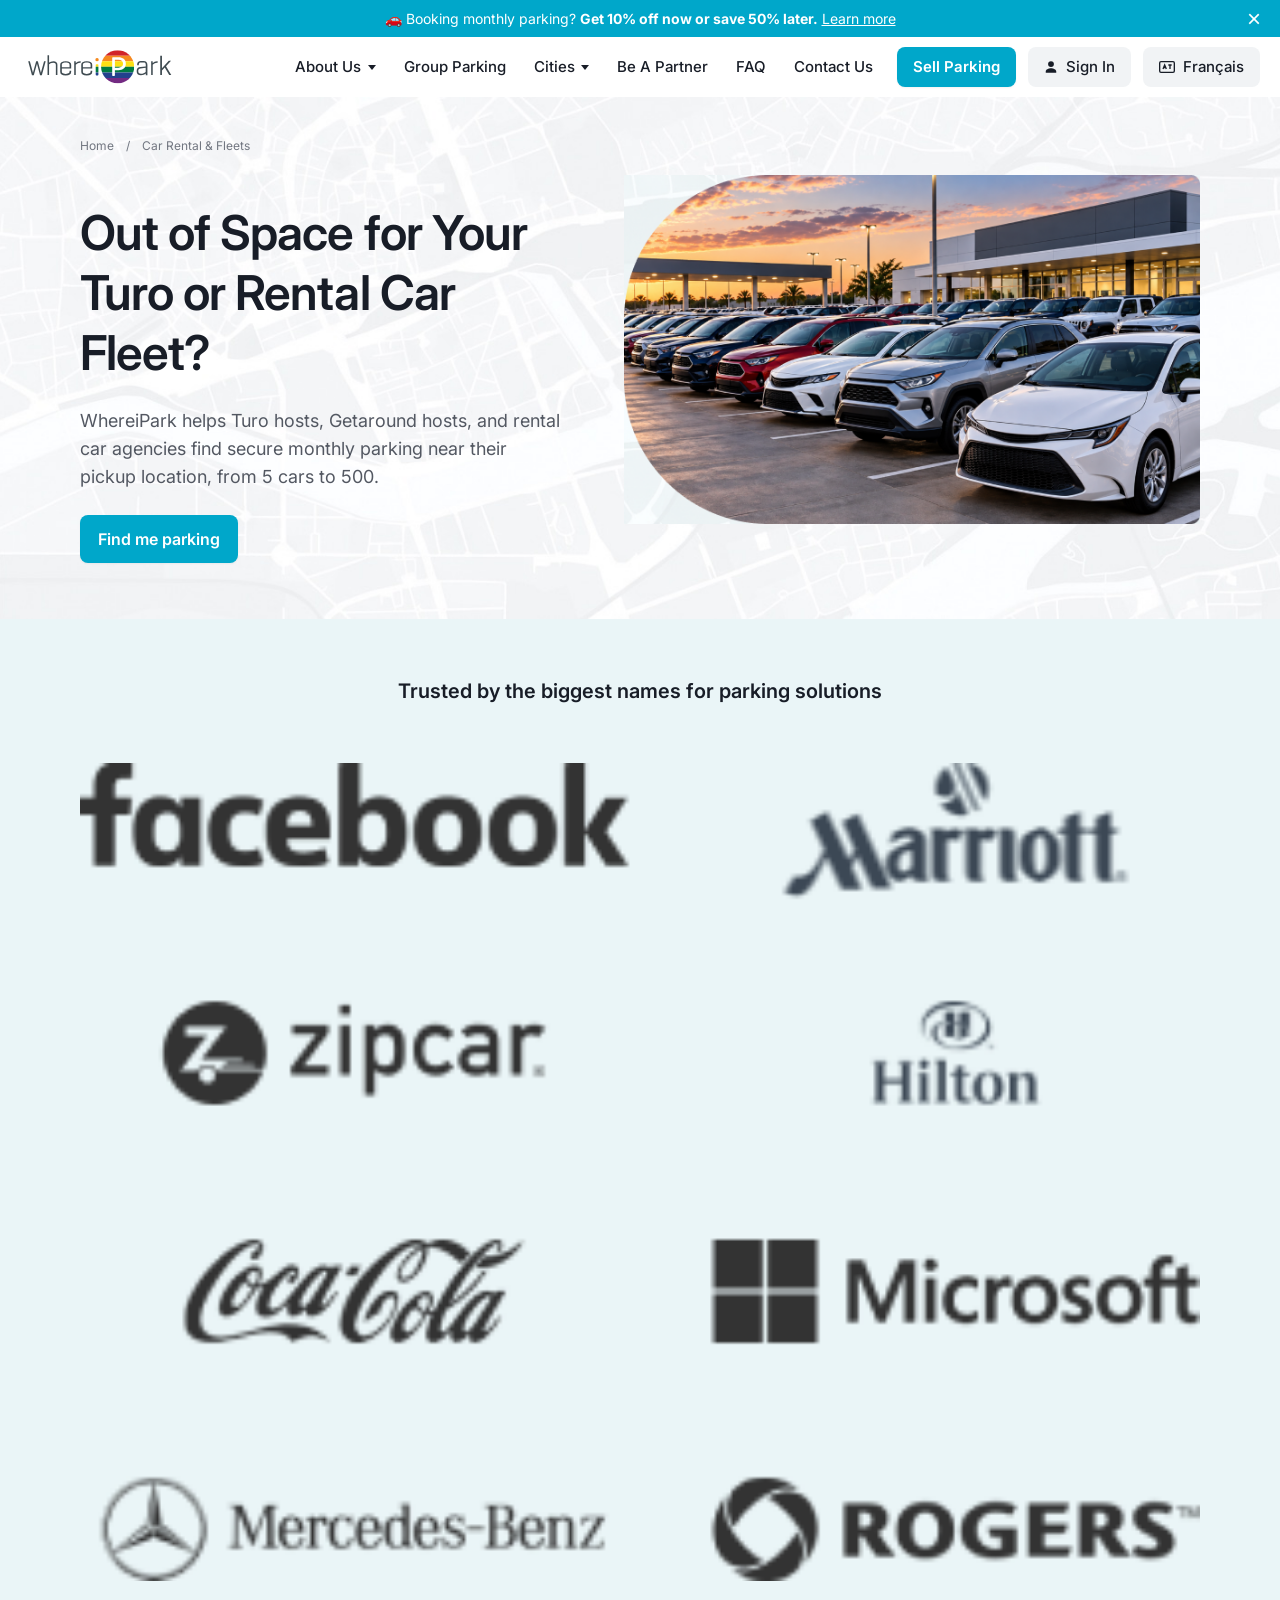
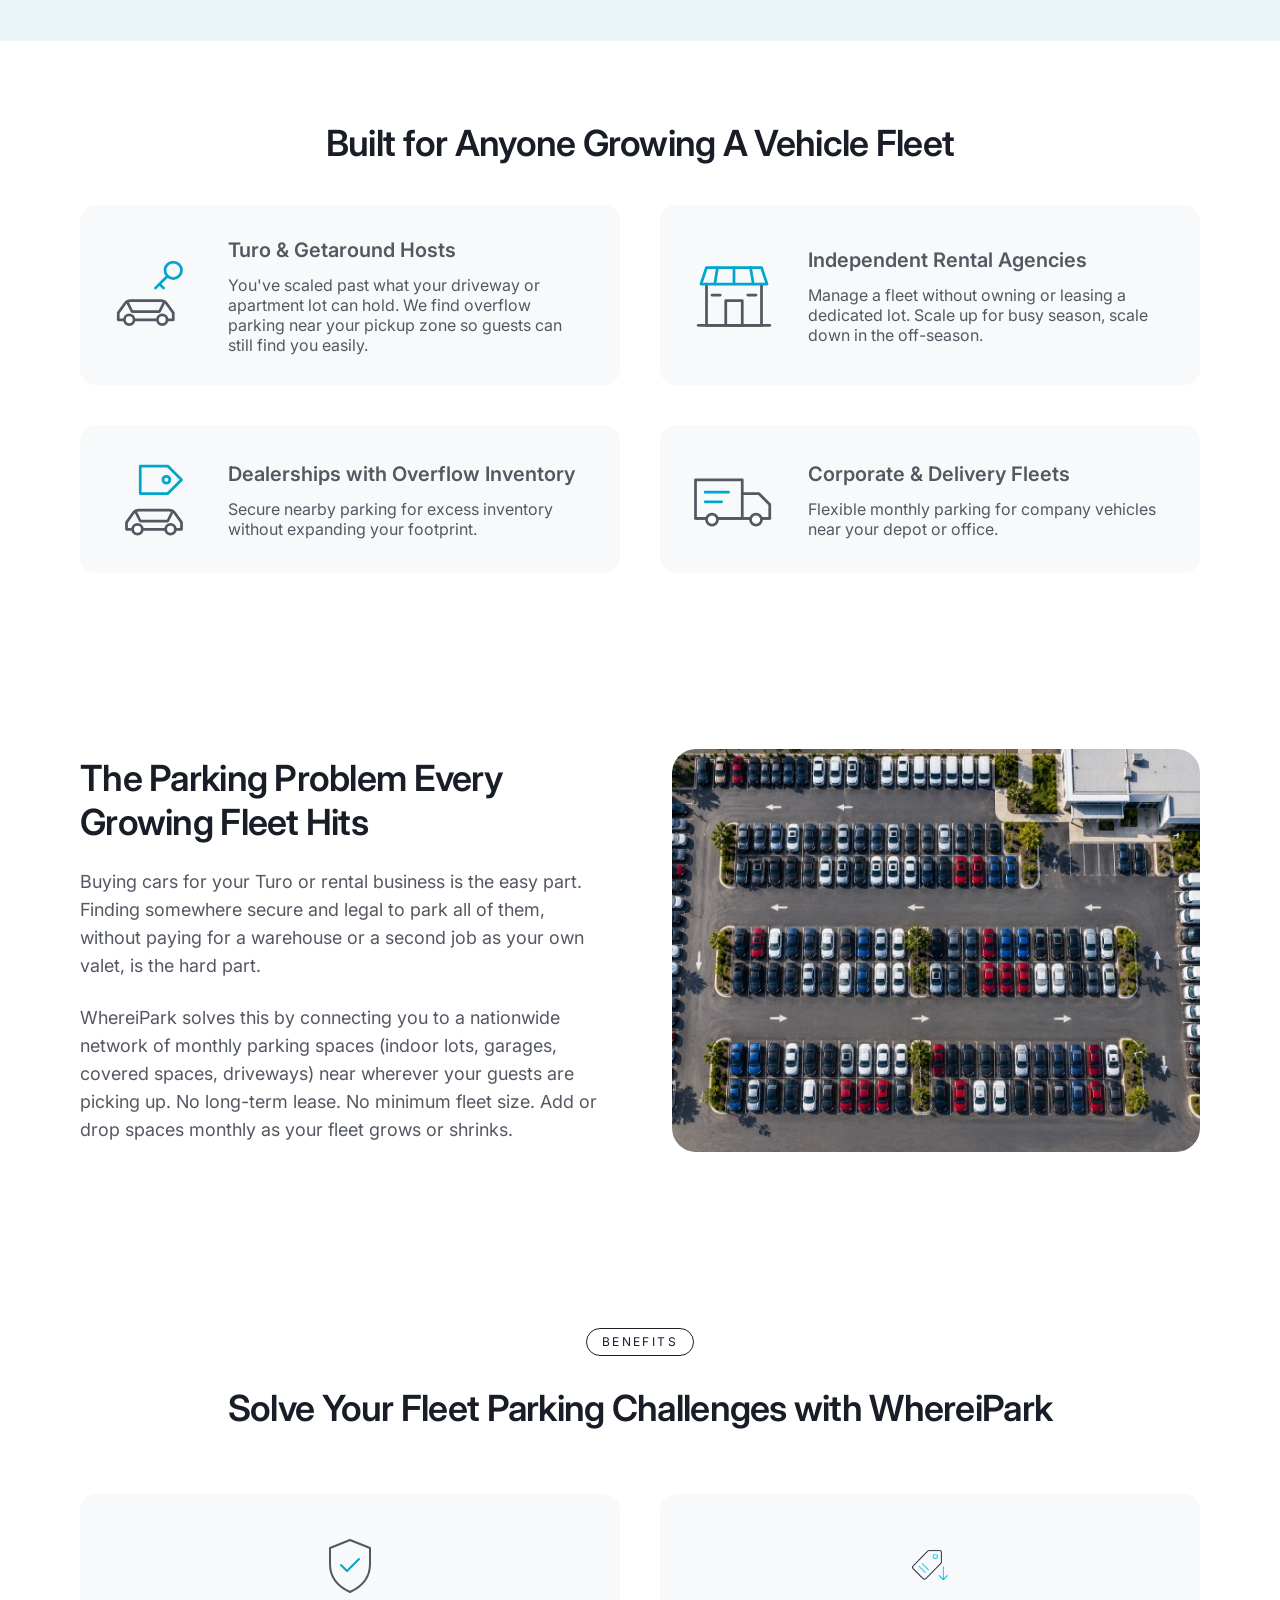
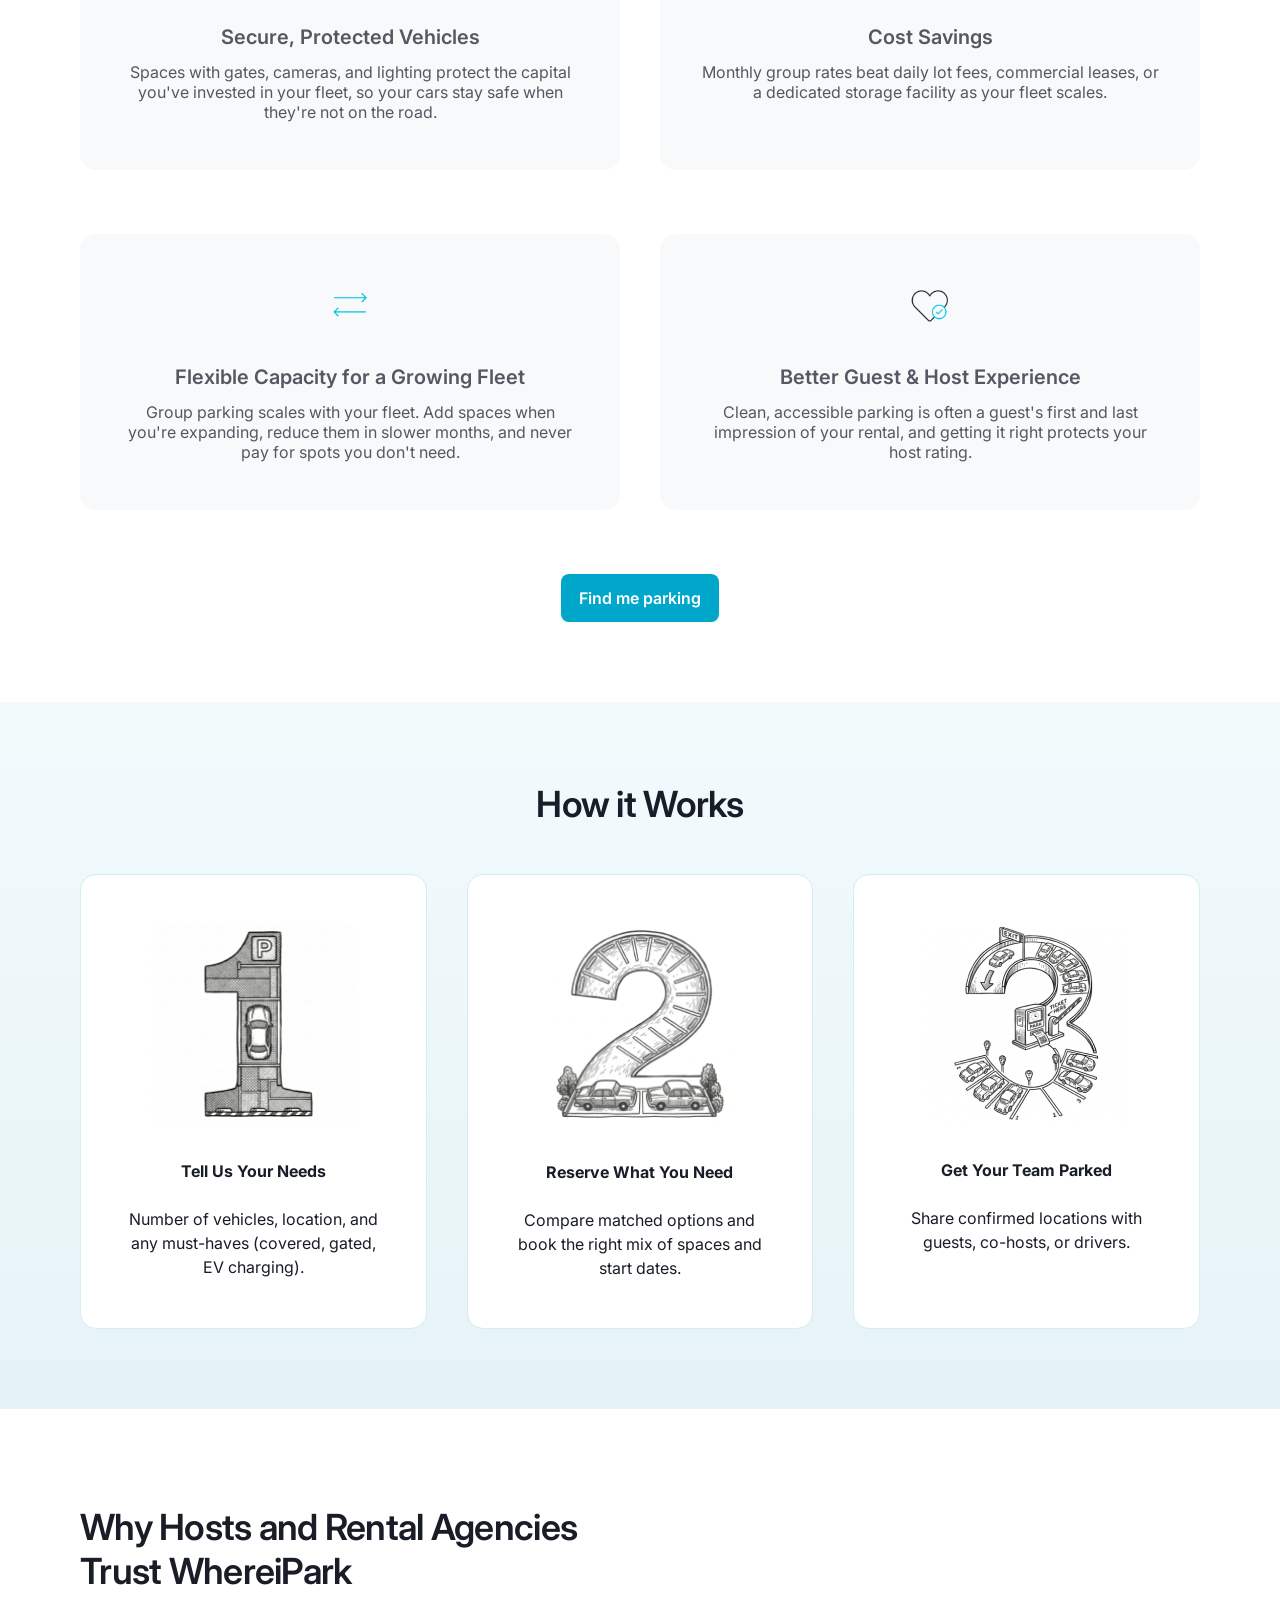
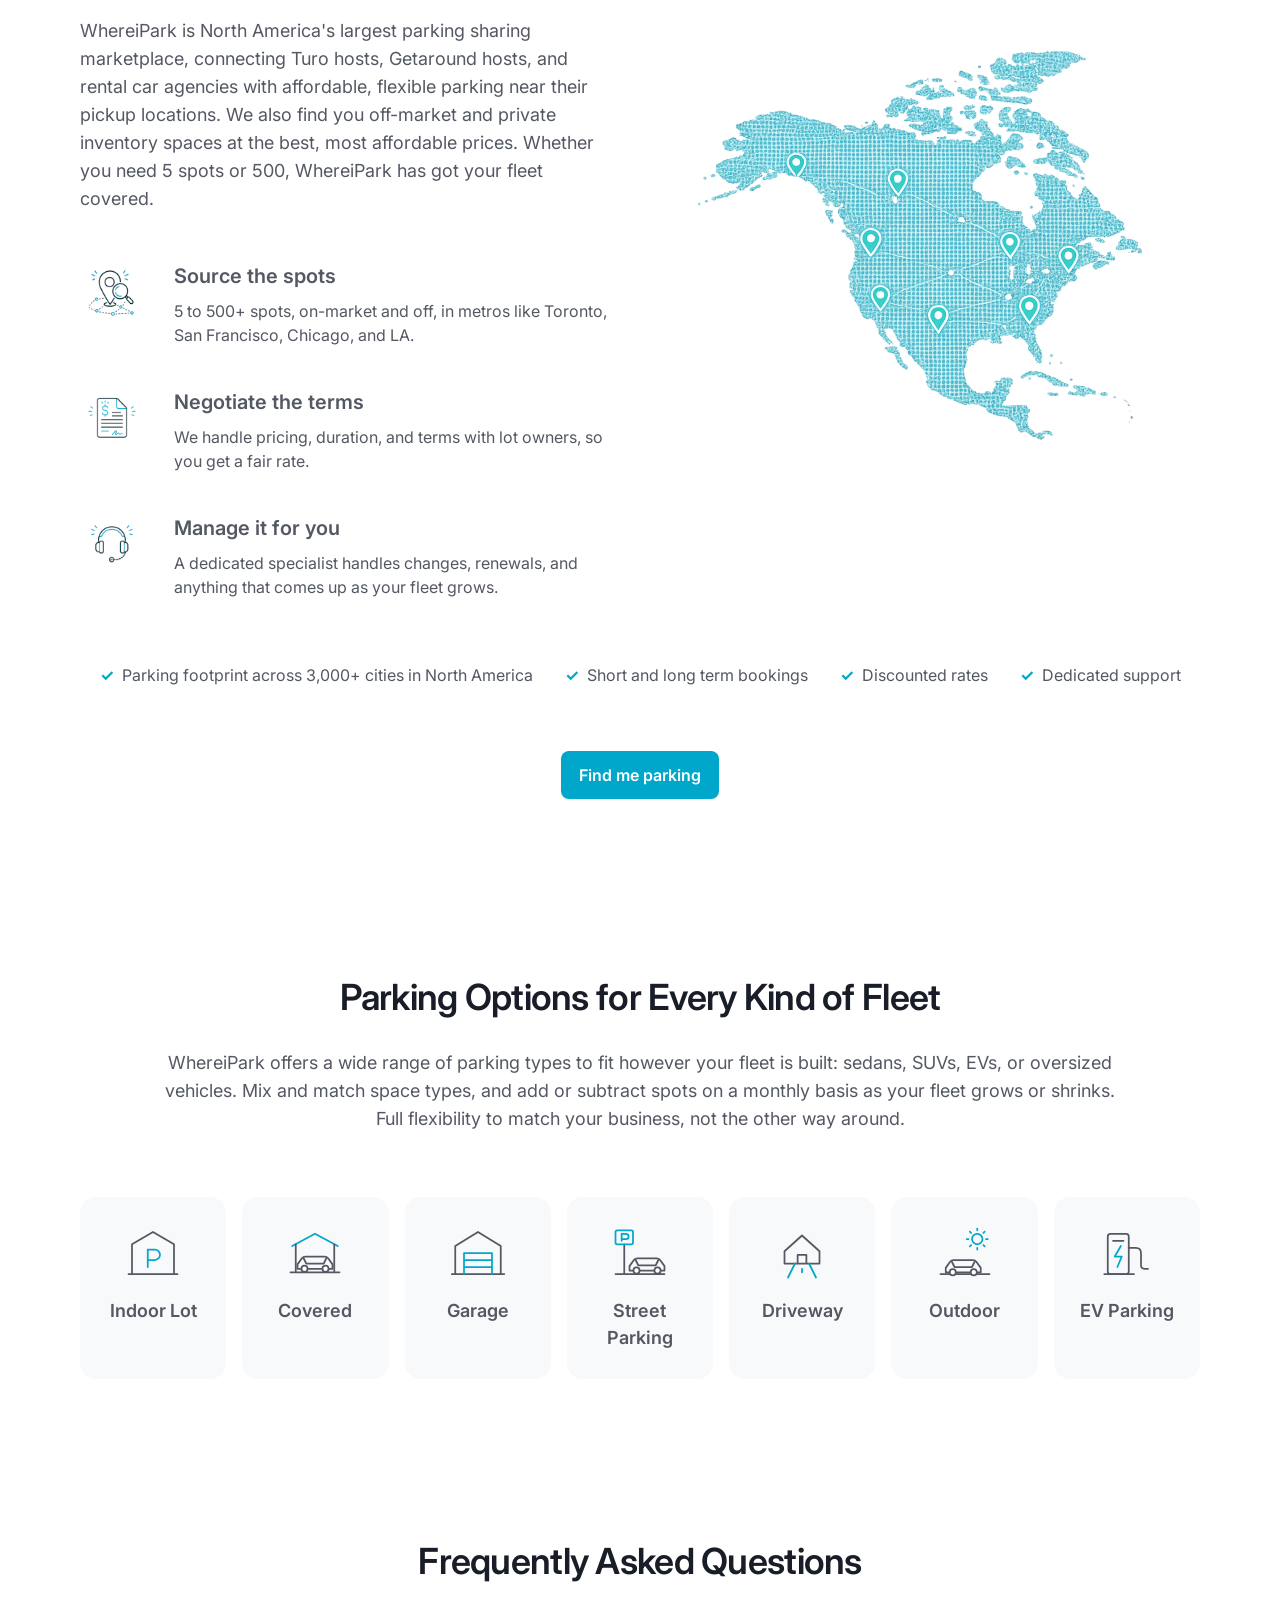
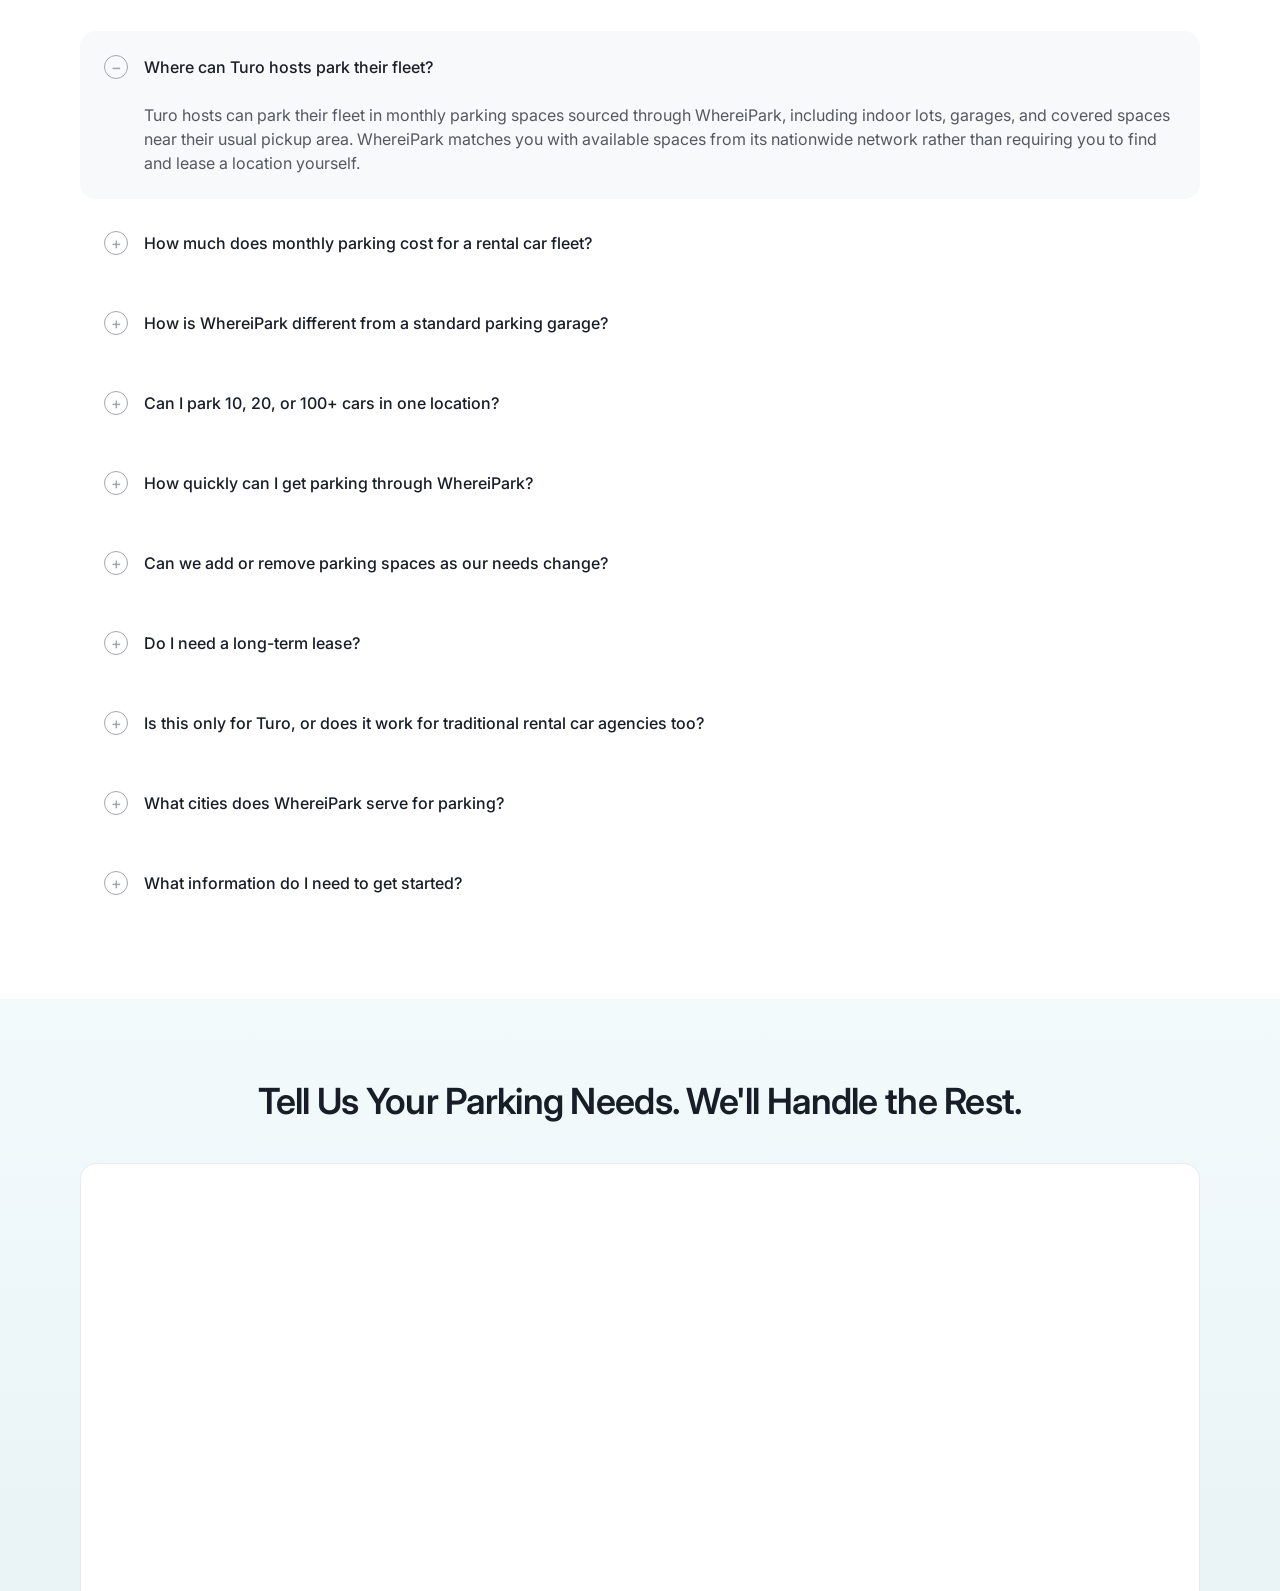
==== commit f3cf5d74: "Match logo band to Figma: tint background, spacing, mobile heading Co-Authored-By: Claude Opus 5.5 <" ====
--- a/car-rental/index.html
+++ b/car-rental/index.html
@@ -79,7 +79,7 @@
     <section class="section_logos">
       <div class="padding-global">
         <div class="container-large">
-          <h2 class="logos_heading">Trusted by the biggest names for parking solutions</h2>
+          <h2 class="logos_heading"><span class="is-desktop">Trusted by the biggest names for parking solutions</span><span class="is-mobile">Trusted by hundreds of companies across North America</span></h2>
           <picture>
             <source media="(max-width: 767px)" srcset="images/client-logos-mobile.png" width="282" height="206">
             <img src="images/client-logos.png" alt="Facebook, Marriott, Zipcar, Hilton, Coca-Cola, Microsoft, Mercedes-Benz, Rogers" class="logos_image" width="1216" height="38" loading="lazy">
--- a/car-rental/styles.css
+++ b/car-rental/styles.css
@@ -228,14 +228,16 @@
 .hero_image { width: 100%; }
 
 /* ---------- Logos ---------- */
-.section_logos { padding: 3rem 0 4rem; background: var(--color-white); }
+.section_logos { padding: 3.75rem 0; background: var(--color-tint); }
 .logos_heading {
   text-align: center;
   font-size: 1.25rem;
-  font-weight: 600;
-  color: var(--color-heading);
-  margin-bottom: 2.5rem;
-}
+  line-height: 1.2;
+  font-weight: 600;
+  color: var(--color-heading);
+  margin-bottom: 3.75rem;
+}
+.logos_heading .is-mobile { display: none; }
 .logos_image { margin: 0 auto; width: 100%; max-width: 76rem; }
 
 /* ---------- Feature cards ---------- */
@@ -420,9 +422,10 @@
 .footer_group img { width: 10.5rem; }
 .footer_brands { width: 100%; max-width: 32rem; }
 
-/* ---------- Tablet ---------- */
-@media (max-width: 991px) {
-  :root { --gutter: 2.5rem; }
+.navbar_link, .navbar_menu .button { white-space: nowrap; }
+
+/* ---------- Nav collapses before the links run out of room ---------- */
+@media (max-width: 1199px) {
   .navbar_menu-button { display: flex; }
   .navbar_menu {
     display: none;
@@ -440,6 +443,11 @@
   .navbar_menu.is-open { display: flex; }
   .navbar_link { padding: 0.875rem 0; border-bottom: 1px solid var(--color-border); border-radius: 0; }
   .navbar_menu .button { margin: 0.75rem 0 0; }
+}
+
+/* ---------- Tablet ---------- */
+@media (max-width: 991px) {
+  :root { --gutter: 2.5rem; }
   .hero_layout, .split_layout { grid-template-columns: 1fr; }
   .hero_image-wrapper { max-width: 40rem; }
   .steps_grid { grid-template-columns: 1fr; max-width: 28rem; margin-left: auto; margin-right: auto; }
@@ -458,7 +466,9 @@
   .announce_component { font-size: 0.75rem; padding: 0.5rem 2.5rem 0.5rem 1rem; text-align: left; }
   .navbar_logo { width: 8.5rem; }
   .hero_image-wrapper { display: none; }
-  .section_logos { background: var(--color-tint); }
+  .logos_heading { margin-bottom: 2.5rem; }
+  .logos_heading .is-desktop { display: none; }
+  .logos_heading .is-mobile { display: inline; }
   .logos_image { max-width: 17.625rem; }
   .section_hero { padding-bottom: 3rem; }
   .built-for_grid, .benefits_grid { grid-template-columns: 1fr; gap: 1.25rem; }
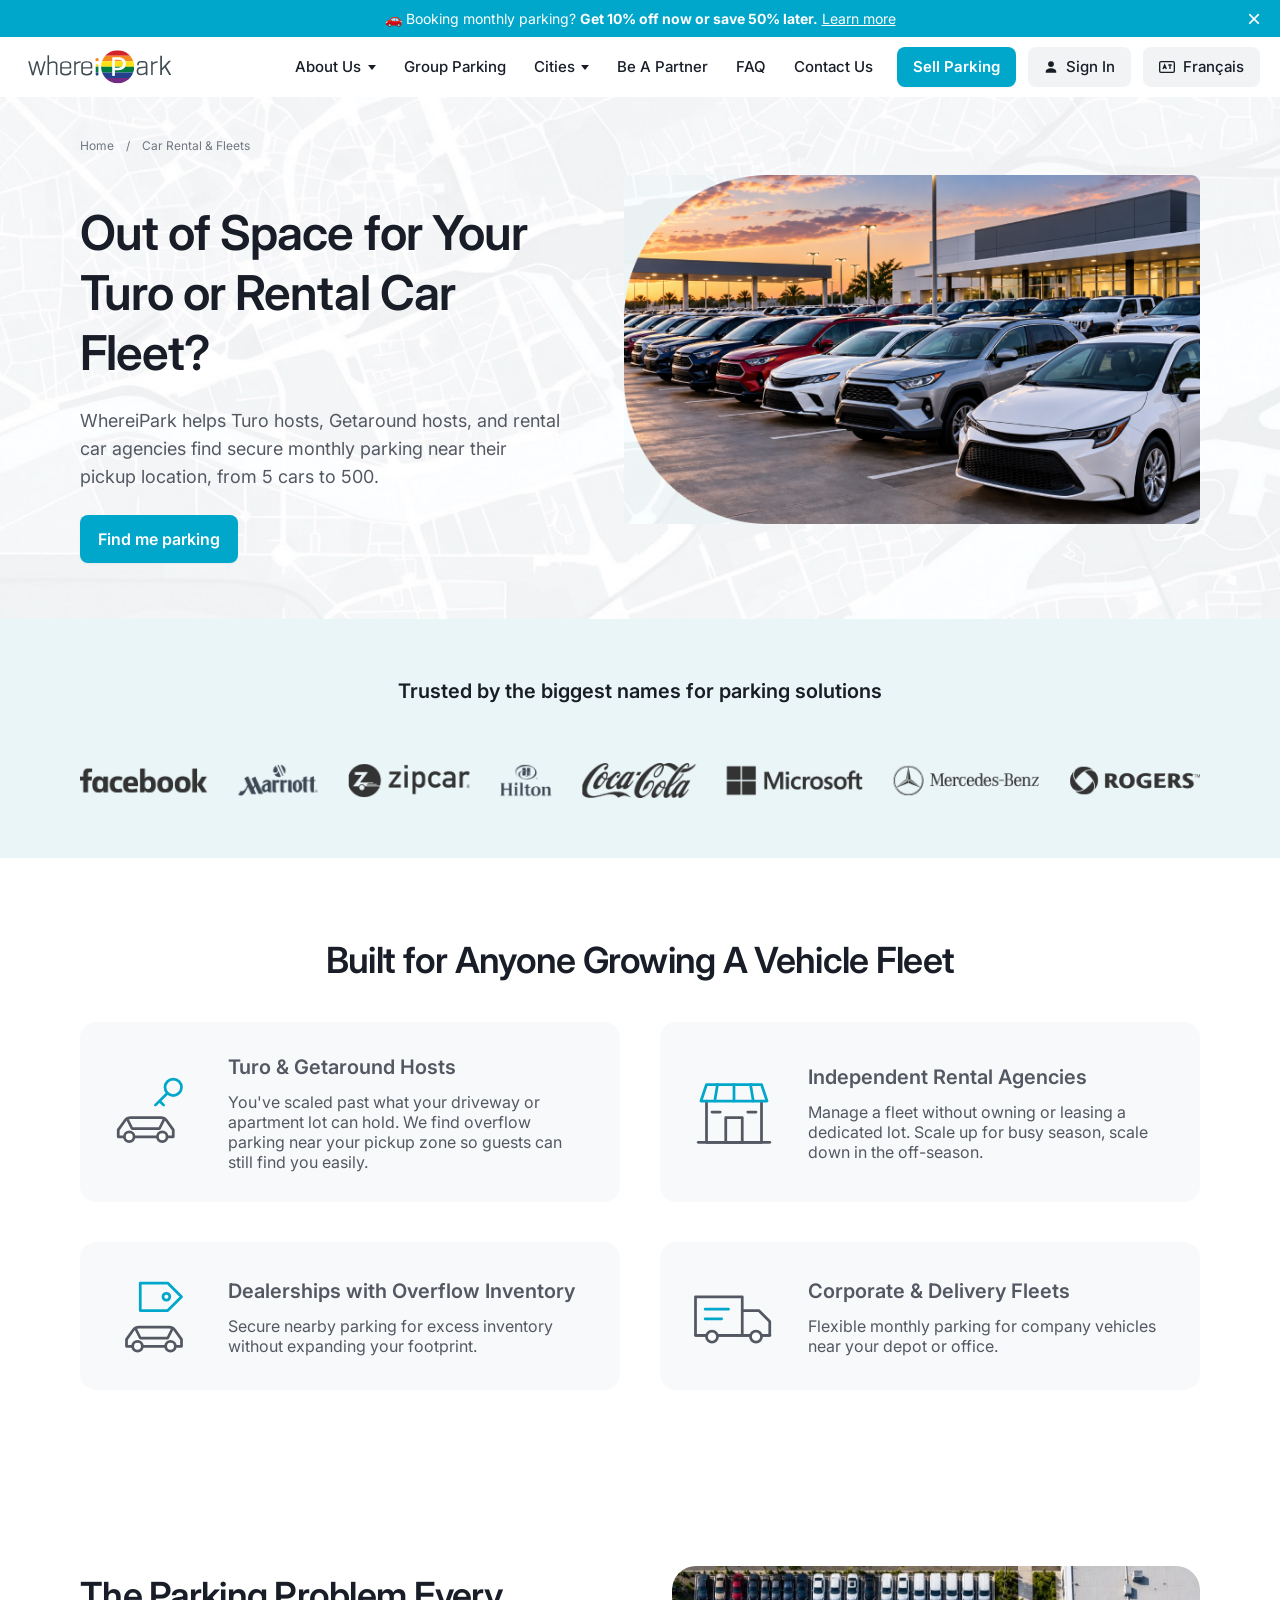
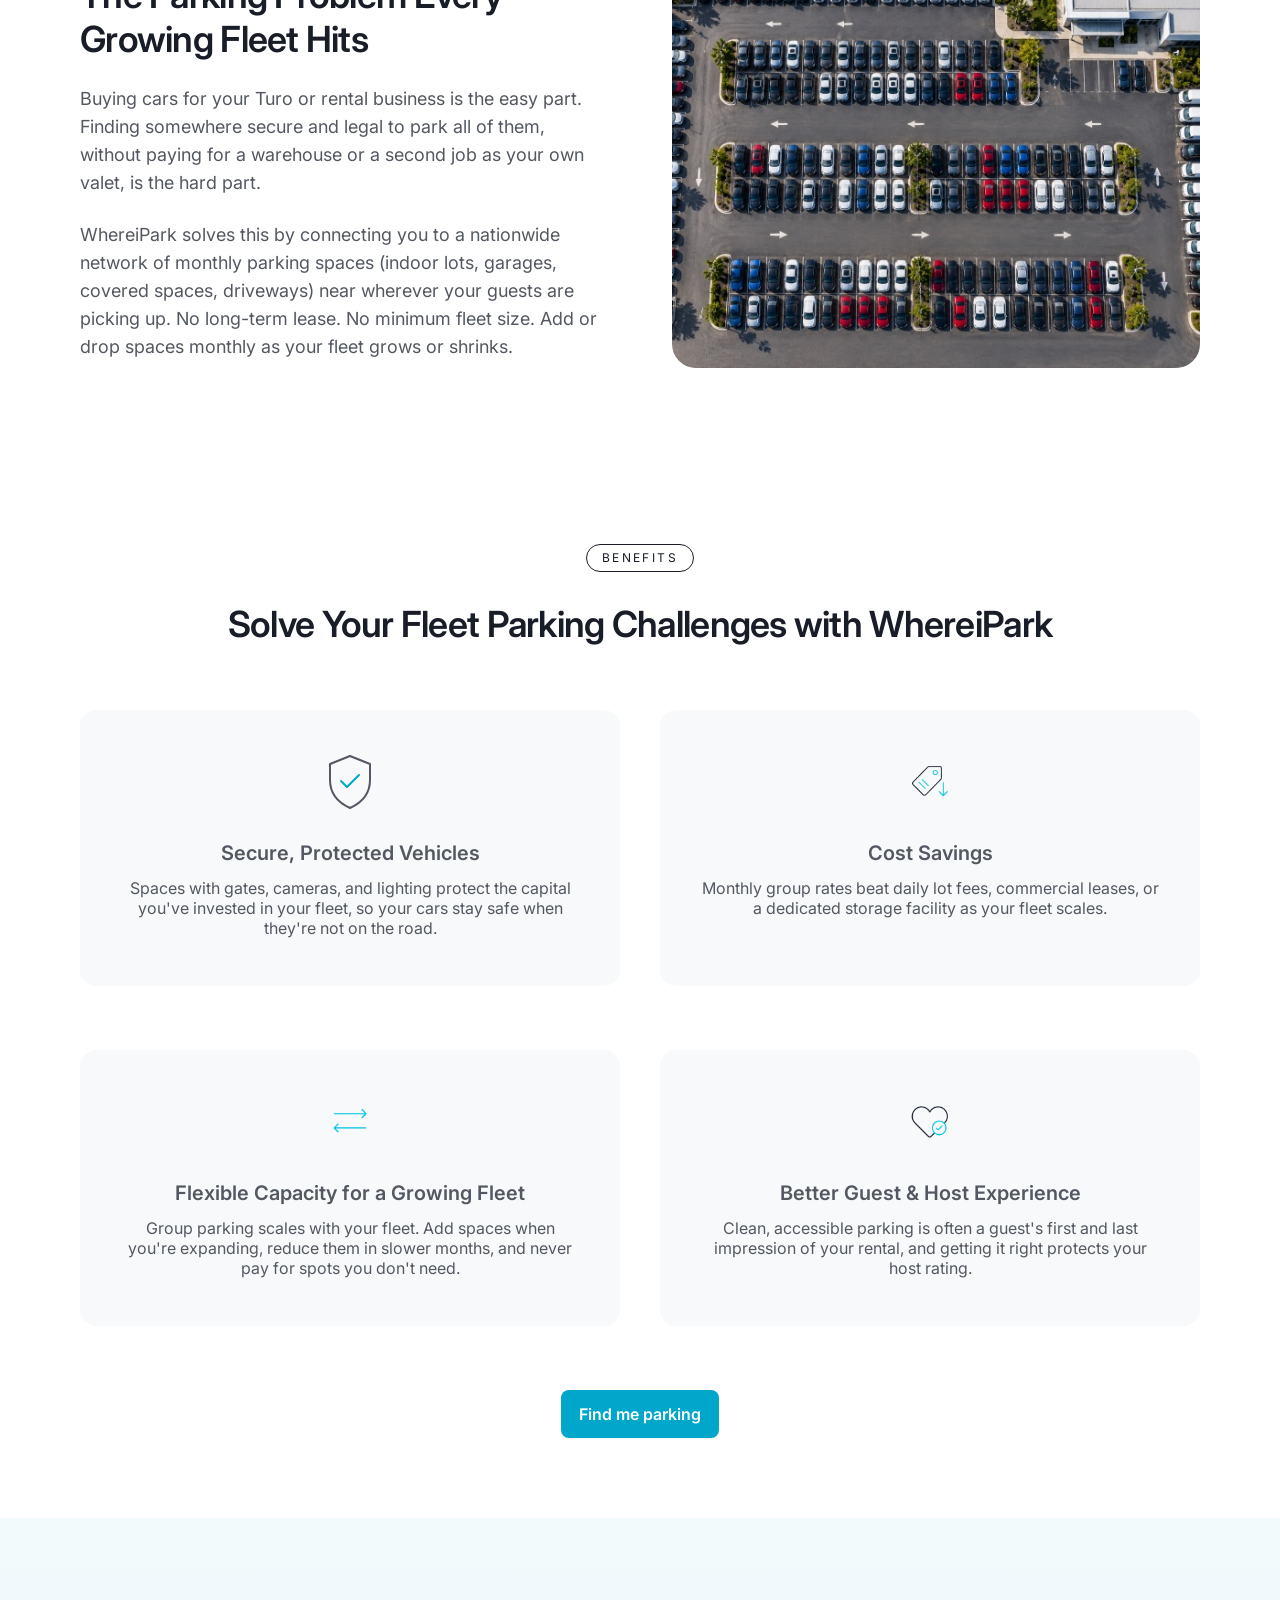
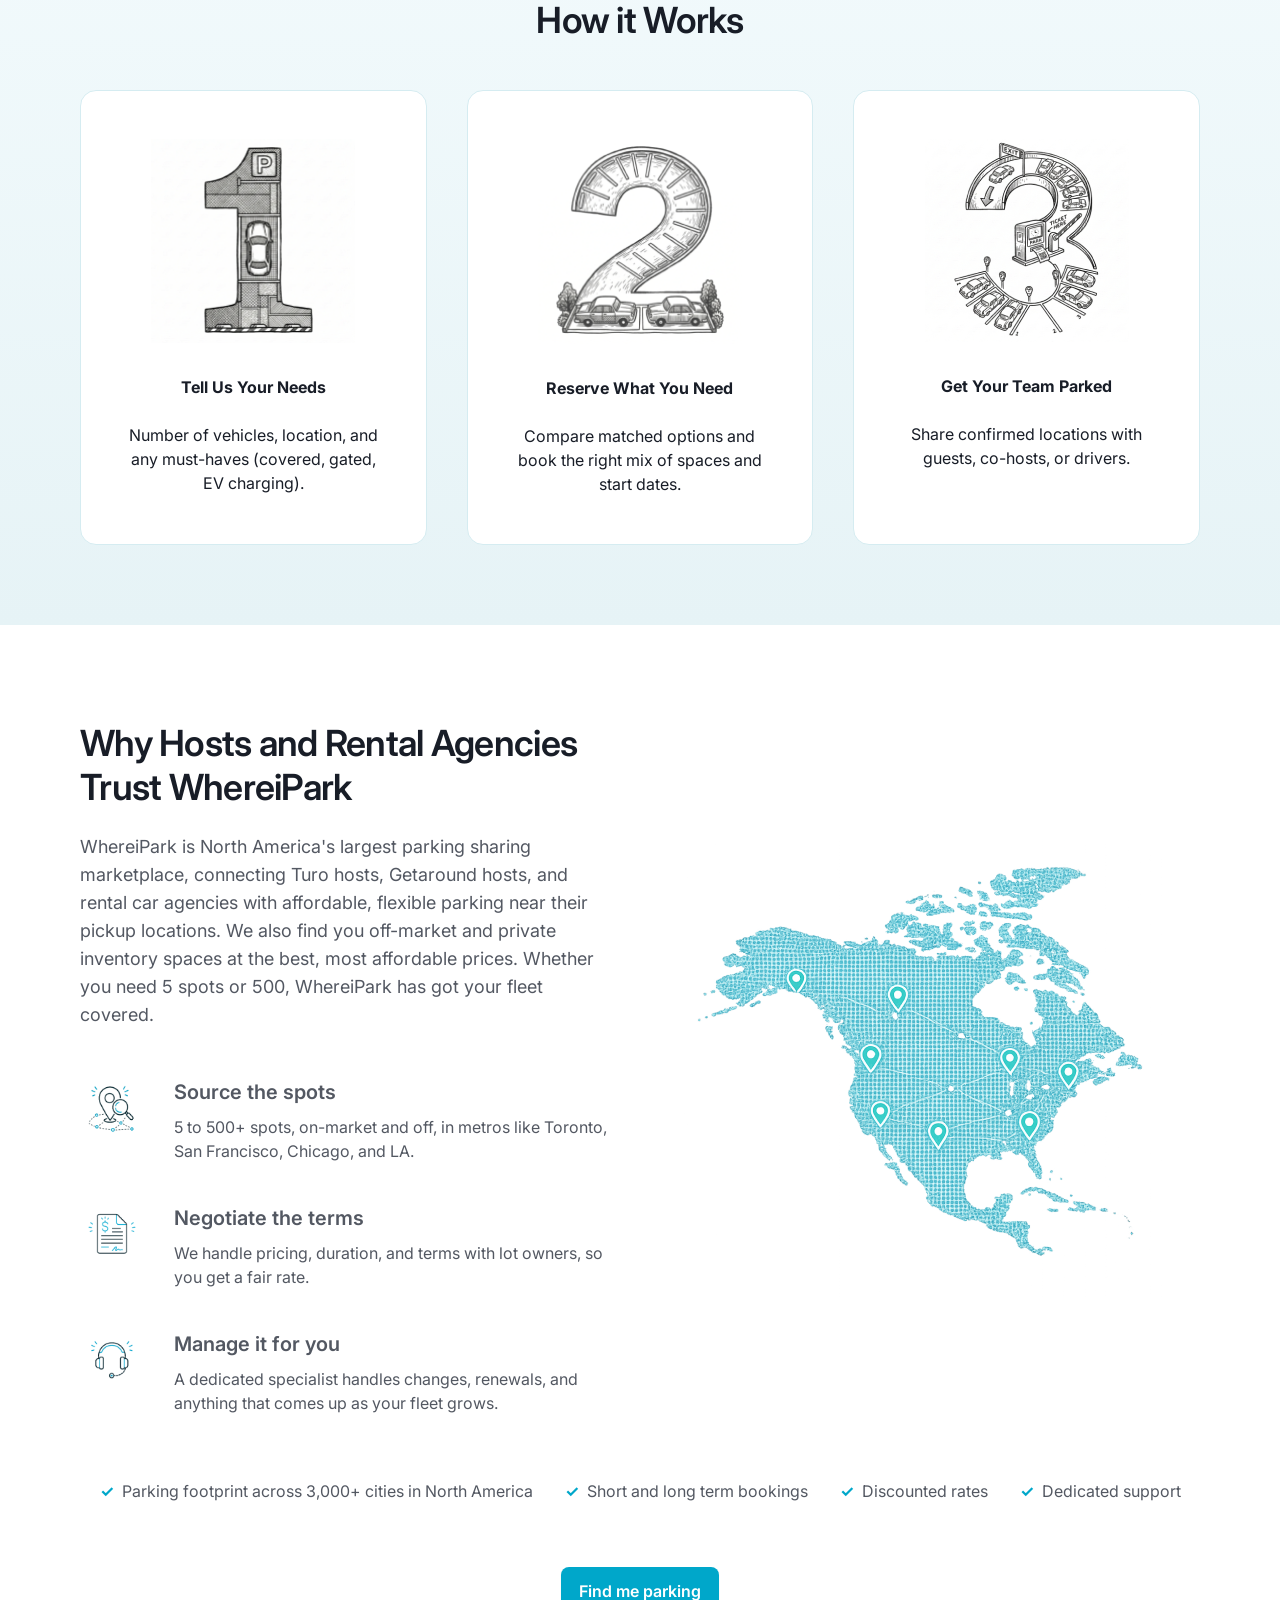
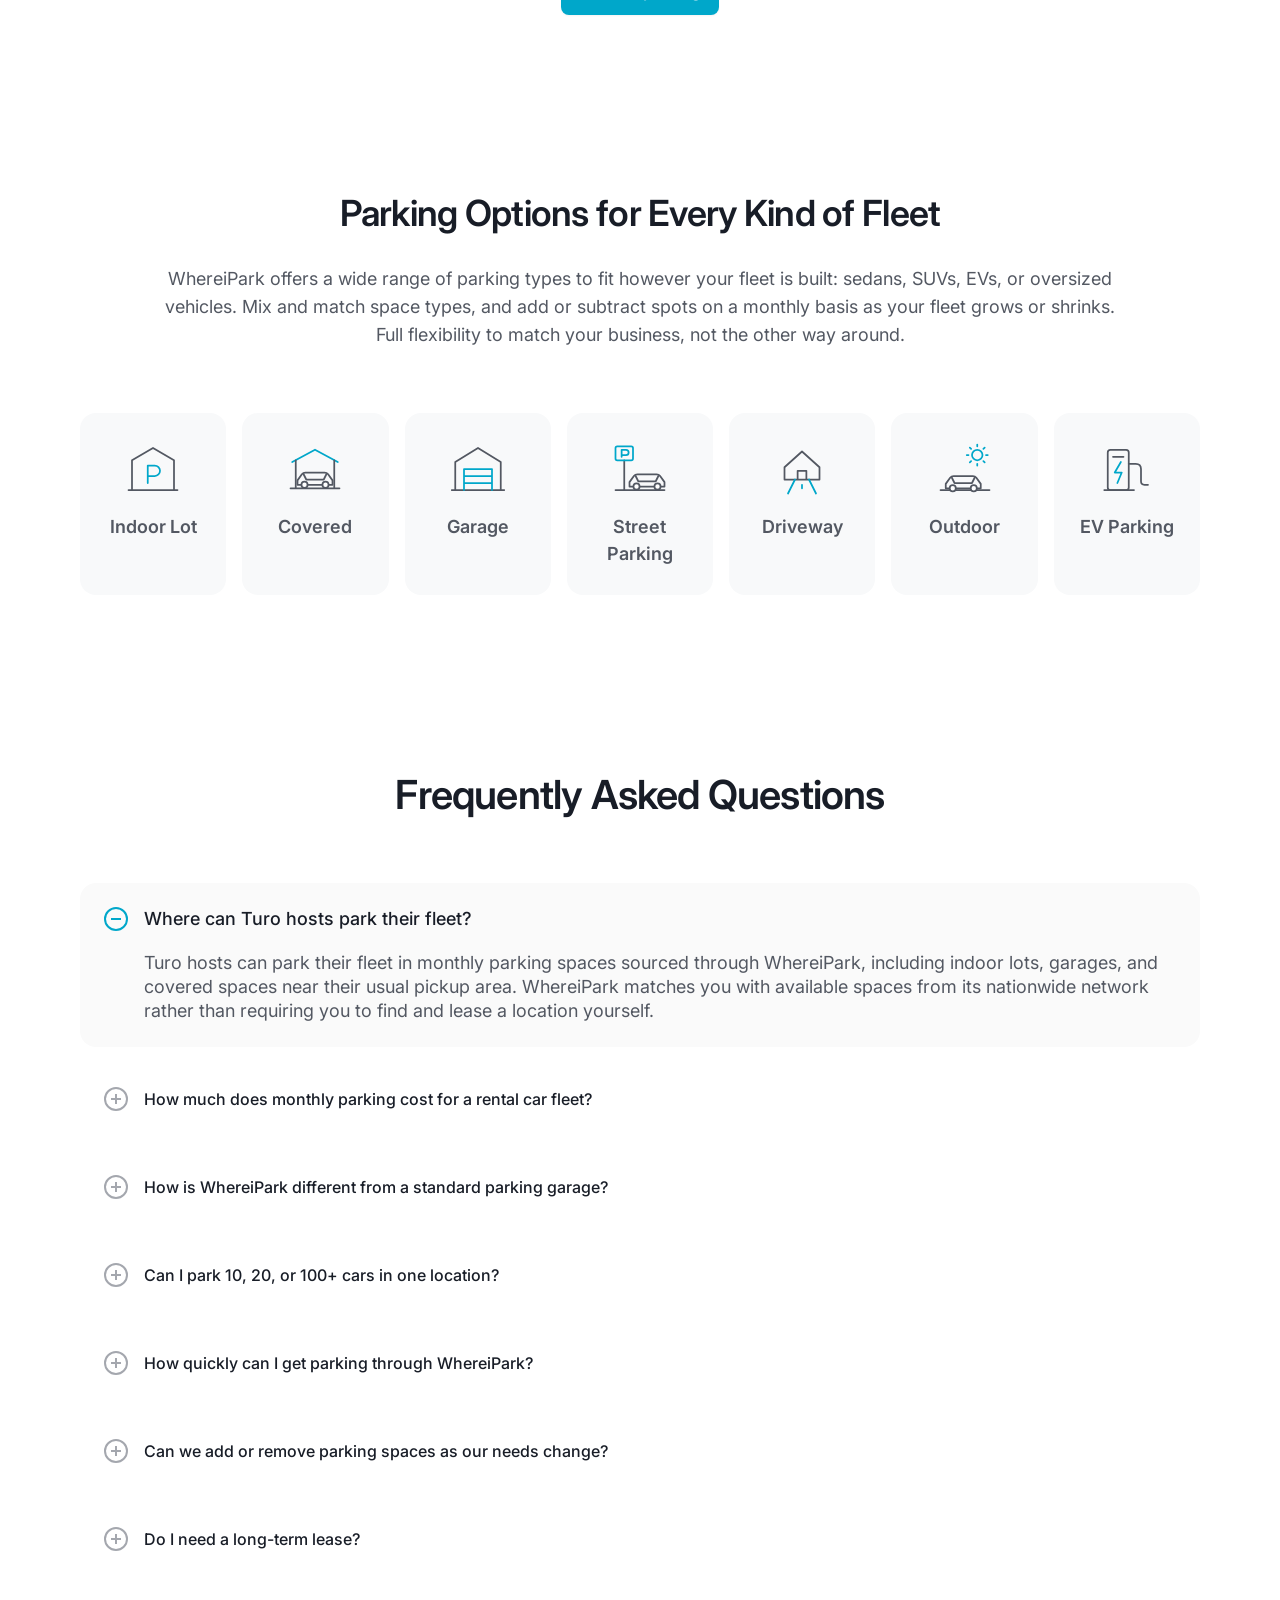
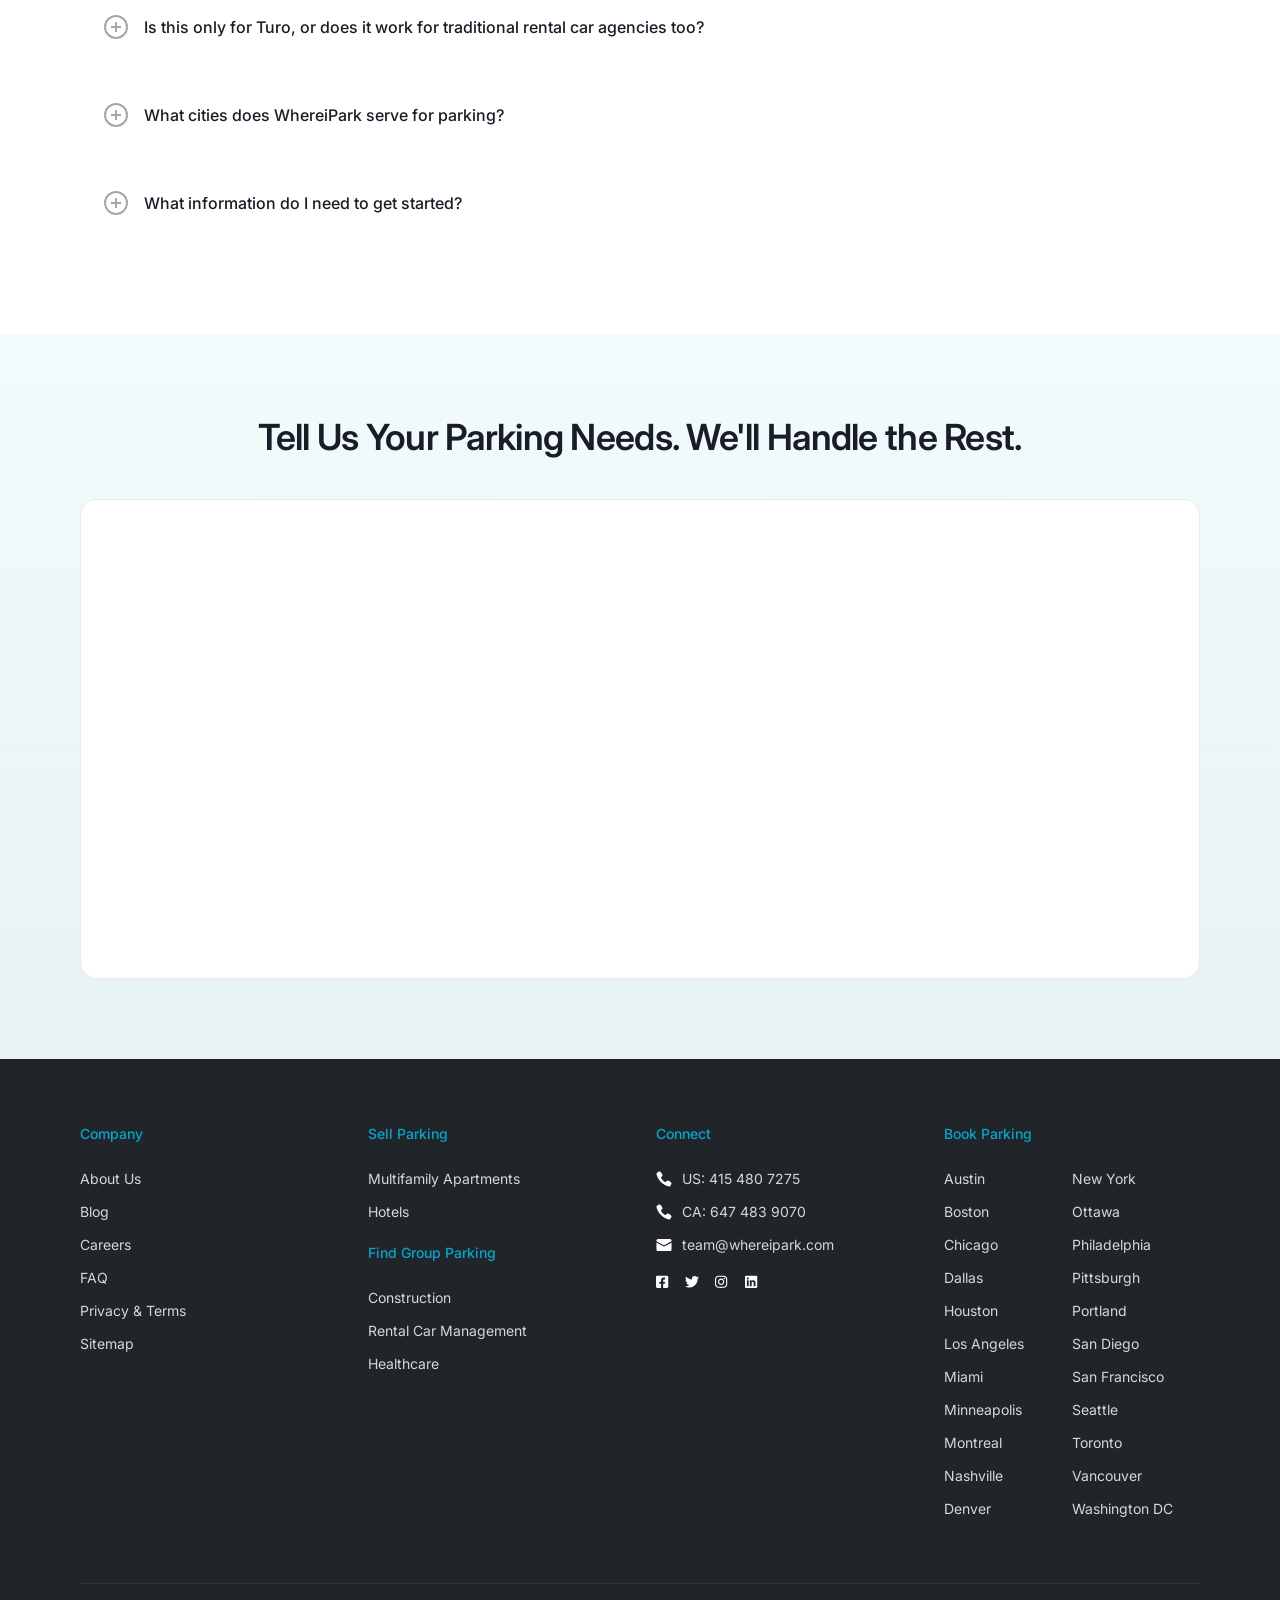
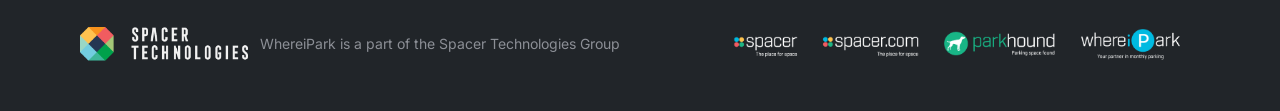
==== commit 1ff63fb7: "Match FAQ spacing to Figma 40px heading, 96/60px section padding, 64px heading gap, 24px item paddin" ====
--- a/car-rental/index.html
+++ b/car-rental/index.html
@@ -263,9 +263,9 @@
 
     <!-- Fold 9: FAQ -->
     <section class="section_faq" id="faq">
-      <div class="padding-global padding-section-medium">
+      <div class="padding-global padding-section-large">
         <div class="container-medium">
-          <h2 class="heading-style-h2 text-align-center">Frequently Asked Questions</h2>
+          <h2 class="faq_heading">Frequently Asked Questions</h2>
           <div class="faq_list" data-faq>
             <div class="faq_item is-open">
               <button class="faq_question" type="button" aria-expanded="true">Where can Turo hosts park their fleet?</button>
--- a/car-rental/styles.css
+++ b/car-rental/styles.css
@@ -350,14 +350,25 @@
 }
 .option-tile:hover { transform: translateY(-3px); background: var(--color-tint); }
 
-/* ---------- FAQ ---------- */
-.faq_list { margin-top: 3rem; display: flex; flex-direction: column; gap: 0.5rem; }
+/* ---------- FAQ (Figma 1441:858) ---------- */
+.section_faq .padding-section-large { padding-top: 6rem; padding-bottom: 6rem; }
+.faq_heading {
+  text-align: center;
+  font-size: 2.5rem;
+  line-height: 1.2;
+  font-weight: 600;
+  letter-spacing: -0.02em;
+  color: var(--color-heading);
+}
+.faq_list { margin-top: 4rem; display: flex; flex-direction: column; gap: 1rem; }
+/* Item padding is 24px all round: vertical padding sits on the button so the
+   whole row stays clickable, horizontal padding on the item. */
 .faq_item { border-radius: var(--radius-card); padding: 0 1.5rem; transition: background-color 0.2s ease; }
-.faq_item.is-open { background: var(--color-card); }
+.faq_item.is-open { background: #fafafa; }
 .faq_question {
   width: 100%;
   display: flex;
-  align-items: center;
+  align-items: flex-start;
   gap: 1rem;
   padding: 1.5rem 0;
   border: 0;
@@ -367,24 +378,32 @@
   color: var(--color-heading);
   cursor: pointer;
 }
+.faq_item.is-open .faq_question { font-size: 1.125rem; padding-bottom: 0; }
+/* Plus/minus drawn with two gradient bars so they stay centered and crisp;
+   the vertical bar collapses when the item opens. */
 .faq_question::before {
-  content: "+";
+  content: "";
   flex: none;
   width: 1.5rem;
   height: 1.5rem;
-  border: 1.5px solid #a4a7ae;
+  border: 2px solid currentColor;
   border-radius: 50%;
-  display: grid;
-  place-items: center;
-  font-size: 1rem;
-  line-height: 1;
   color: #a4a7ae;
-}
-.faq_item.is-open .faq_question::before { content: "\2212"; }
+  background:
+    linear-gradient(currentColor, currentColor) center / 0.625rem 2px no-repeat,
+    linear-gradient(currentColor, currentColor) center / 2px 0.625rem no-repeat;
+  transition: color 0.2s ease, background-size 0.25s ease, transform 0.25s ease;
+}
+.faq_question:hover::before { color: var(--color-brand); }
+.faq_item.is-open .faq_question::before {
+  color: var(--color-brand);
+  background-size: 0.625rem 2px, 2px 0;
+  transform: rotate(180deg);
+}
 .faq_answer { display: grid; grid-template-rows: 0fr; transition: grid-template-rows 0.25s ease; }
-.faq_answer > p { overflow: hidden; padding-left: 2.5rem; color: var(--color-body); line-height: 1.5rem; }
+.faq_answer > p { overflow: hidden; padding-left: 2.5rem; font-size: 1.125rem; line-height: 1.5rem; color: var(--color-body); }
 .faq_item.is-open .faq_answer { grid-template-rows: 1fr; }
-.faq_item.is-open .faq_answer > p { padding-bottom: 1.5rem; }
+.faq_item.is-open .faq_answer > p { padding-top: 1.25rem; padding-bottom: 1.5rem; }
 
 /* ---------- Form ---------- */
 .section_form { background: linear-gradient(180deg, #f2fafc 0%, #e7f2f4 100%); }
@@ -482,8 +501,7 @@
   .option-tile svg { width: 3rem; height: 3rem; }
   .option-tile:last-child { grid-column: 1 / -1; justify-self: center; width: calc(50% - 0.375rem); }
   .check-list { flex-direction: column; align-items: flex-start; }
-  .faq_item { padding: 0 1rem; }
-  .faq_answer > p { padding-left: 0; }
+  .section_faq .padding-section-large { padding-top: 3.75rem; padding-bottom: 3.75rem; }
   .form_card { padding: 1.5rem 1rem; }
   .footer_grid { grid-template-columns: 1fr; }
   .footer_bottom { flex-direction: column; align-items: flex-start; }
